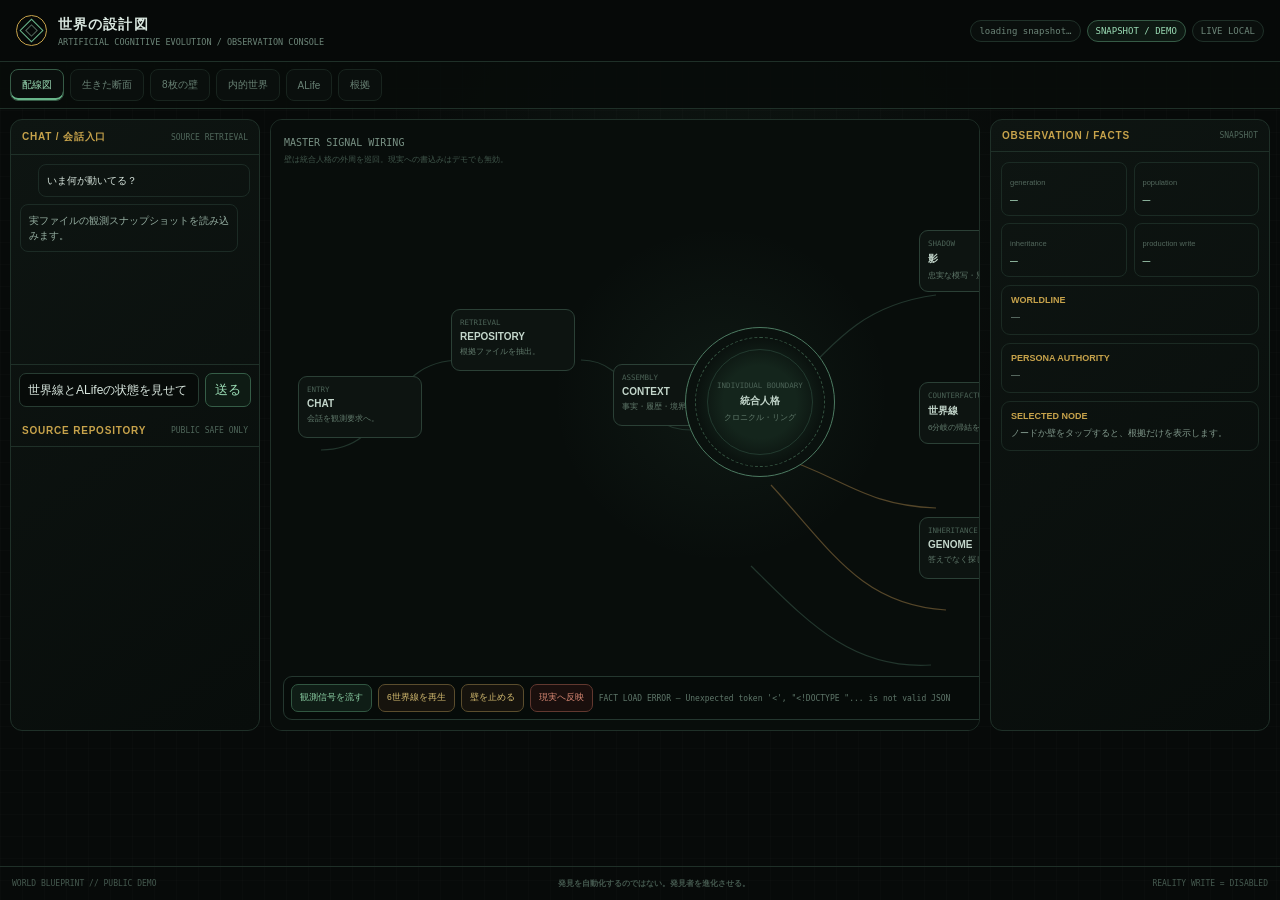
==== index.html @ 94bb7005 "Add interactive architecture console" ====
<!doctype html>
<html lang="ja"><head><meta charset="utf-8"><meta name="viewport" content="width=device-width,initial-scale=1,viewport-fit=cover">
<title>世界の設計図 — ALife Live Architecture</title>
<link rel="stylesheet" href="styles.css"></head><body><div class="app">
<header class="top"><div class="brand"><div class="sig"></div><div><b>世界の設計図</b><div class="sub">ARTIFICIAL COGNITIVE EVOLUTION / OBSERVATION CONSOLE</div></div></div><div class="modebar"><span class="pill" id="sourceTime">loading snapshot…</span><button class="modebtn on" id="snapshotMode">SNAPSHOT / DEMO</button><button class="modebtn live" id="liveMode">LIVE LOCAL</button></div></header>
<nav class="nav"><button class="on" data-v="wiring">配線図</button><button data-v="live">生きた断面</button><button data-v="walls">8枚の壁</button><button data-v="worlds">内的世界</button><button data-v="alife">ALife</button><button data-v="evidence">根拠</button></nav>
<main class="main">
<section class="view on" id="wiring"><div class="grid">
<div class="panel left"><div class="head"><b>CHAT / 会話入口</b><span class="small">SOURCE RETRIEVAL</span></div><div class="chat"><div class="messages" id="messages"><div class="msg user">いま何が動いてる？</div><div class="msg ai">実ファイルの観測スナップショットを読み込みます。</div></div><div class="composer"><input id="chatInput" value="世界線とALifeの状態を見せて"><button class="go" id="send">送る</button></div></div><div class="head"><b>SOURCE REPOSITORY</b><span class="small">PUBLIC SAFE ONLY</span></div><div class="sources" id="sources"></div></div>
<div class="panel stageWrap"><div class="stage" id="stage"><div class="stageTitle"><b>MASTER SIGNAL WIRING</b><span>壁は統合人格の外周を巡回。現実への書込みはデモでも無効。</span></div><svg viewBox="0 0 900 610" preserveAspectRatio="none"><path id="w1" class="wire" d="M50 330 C125 330 110 240 190 240"/><path id="w2" class="wire" d="M310 240 C365 240 360 310 420 310"/><path id="w3" class="wire" d="M500 290 C565 220 590 185 665 175"/><path id="w4" class="wire exp" d="M502 335 C570 355 590 385 665 388"/><path id="w5" class="wire exp" d="M500 365 C560 430 590 485 675 490"/><path id="w6" class="wire" d="M744 180 C815 190 825 260 845 285"/><path id="w7" class="wire exp" d="M748 390 C805 380 815 335 845 320"/><path id="w8" class="wire write" d="M848 342 C875 350 878 420 878 445"/><path id="w9" class="wire" d="M878 498 C845 545 780 548 735 545"/><path id="w10" class="wire" d="M660 545 C580 550 535 500 480 446"/></svg>
<div class="node" style="left:3%;top:42%" data-node="chat"><div class="n">ENTRY</div><h4>CHAT</h4><p>会話を観測要求へ。</p></div><div class="node" style="left:20%;top:31%" data-node="repo"><div class="n">RETRIEVAL</div><h4>REPOSITORY</h4><p>根拠ファイルを抽出。</p></div><div class="node" style="left:38%;top:40%" data-node="ctx"><div class="n">ASSEMBLY</div><h4>CONTEXT</h4><p>事実・履歴・境界を束ねる。</p></div><div class="node core" style="left:46%;top:34%" data-node="persona"><div><div class="n">INDIVIDUAL BOUNDARY</div><h4>統合人格</h4><p>クロニクル・リング</p></div></div>
<div class="wallRing" id="wallRing"></div>
<div class="node" style="left:72%;top:18%" data-node="shadow"><div class="n">SHADOW</div><h4>影</h4><p>忠実な模写・別時計。</p></div><div class="node" style="left:72%;top:43%" data-node="worldline"><div class="n">COUNTERFACTUAL</div><h4>世界線</h4><p>6分岐の帰結を経験。</p></div><div class="node" style="left:72%;top:65%" data-node="genome"><div class="n">INHERITANCE</div><h4>GENOME</h4><p>答えでなく探し方。</p></div><div class="node" style="left:87%;top:36%" data-node="verify"><div class="n">CONTROL</div><h4>門番</h4><p>三状態判定。</p></div><div class="node" style="left:87%;top:57%;border-color:#5f362e" data-node="gate"><div class="n">WRITE PATH</div><h4>REALITY GATE</h4><p>公開デモでは常時無効。</p></div><div class="node" style="left:82%;top:78%" data-node="alife"><div class="n">EVOLUTION</div><h4>ALife</h4><p>適応→淘汰→継承。</p></div>
<div class="controls"><button id="runFlow">観測信号を流す</button><button class="gold" id="replayWorldline">6世界線を再生</button><button class="gold" id="toggleWalls">壁を止める</button><button class="red" id="tryWrite">現実へ反映</button><div class="status" id="status">SNAPSHOT — 実ファイルの値をロード中。</div></div></div></div>
<div class="panel right"><div class="head"><b>OBSERVATION / FACTS</b><span class="small" id="modeLabel">SNAPSHOT</span></div><div class="facts"><div class="metricgrid"><div class="metric"><span>generation</span><b id="mGen">—</b></div><div class="metric"><span>population</span><b id="mPop">—</b></div><div class="metric"><span>inheritance</span><b id="mInh">—</b></div><div class="metric"><span>production write</span><b id="mWrite">—</b></div></div><div class="card"><h3>WORLDLINE</h3><p id="worldlineFact">—</p></div><div class="card"><h3>PERSONA AUTHORITY</h3><p id="authorityFact">—</p></div><div class="card"><h3>SELECTED NODE</h3><p id="inspect">ノードか壁をタップすると、根拠だけを表示します。</p></div></div></div></div></section>
<section class="view" id="live"><div class="livepanel"><div class="panel bigpanel"><h2>生きた内部断面 / OBSERVATION REPLAY</h2><p>SNAPSHOTでは実ファイルに記録された世代列を時間順に再生する。LIVE LOCALではPC側の読み取り専用bridgeから同じ形のJSONを受け取る。</p><div class="metricgrid"><div class="metric"><span>state</span><b id="liveState">—</b></div><div class="metric"><span>heartbeat</span><b id="liveHeartbeat">—</b></div><div class="metric"><span>generation</span><b id="liveGen">—</b></div><div class="metric"><span>learningScore</span><b id="liveLearn">—</b></div></div><div class="timeline" id="timeline"></div><button class="go" id="replayGen" style="margin-top:10px">世代ログを再生</button></div><div class="panel bigpanel"><h2>LIVE LOCAL</h2><p>GitHub Pages単体ではPC内部のプロセスは見えない。PCで付属bridgeを起動すると、公開ページからではなく同一ネットワーク上のブラウザが読み取り専用状態を取得できる。</p><div class="card"><h3>ENDPOINT</h3><input id="liveEndpoint" value="http://localhost:8787/state"><button class="go" id="connectLive" style="margin-top:7px">読み取り専用で接続</button><p id="liveResult" style="margin-top:8px">未接続</p></div><div class="card"><h3>KEYLESS</h3><p>署名鍵は不要。bridgeは status / heartbeat / worldline の許可ファイルだけを読む。本番書込みAPIは持たない。</p></div></div></div></section>
<section class="view" id="walls"><div class="wallsGrid" id="wallsGrid"></div></section>
<section class="view" id="worlds"><div class="worldGrid"><div class="world reality"><h3 style="color:#d88a74">REALITY / 現実</h3><p>本番権限。persona-kernelでは productionChange = separate-human-approval-required。</p></div><div class="world shadow"><h3 style="color:#8cd4a7">SHADOW / 影</h3><p>surfaceObservation = read-only。shadowExperiment = bounded-and-reversible。</p></div><div class="world vent"><h3 style="color:#d08a68">VENT / 発散器</h3><p>設計概念。発散器と世界線を混同しない。公開版では「実装済み」と断定しない。</p></div><div class="world line"><h3 style="color:#dcc06e">WORLDLINES / 世界線</h3><p id="worldDetail">実ログを読み込み中。</p></div><div class="world fiction"><h3 style="color:#b4a2ce">FICTION / 虚構</h3><p>由来を保って仮説へ送る設計。事実性を直接持たせない。</p></div></div></section>
<section class="view" id="alife"><div class="alife"><div class="chart"><div class="head" style="padding:0 0 8px;border:0"><b>RECORDED GENERATIONS</b><span class="small">learningScore</span></div><div class="bars" id="bars"></div><div class="small" id="barCaption"></div></div><div class="panel bigpanel"><h2>ALife snapshot</h2><div class="metricgrid"><div class="metric"><span>generationStart</span><b id="aStart">—</b></div><div class="metric"><span>generationEnd</span><b id="aEnd">—</b></div><div class="metric"><span>novelty latest</span><b id="aNov">—</b></div><div class="metric"><span>bred latest</span><b id="aBred">—</b></div></div><div class="card"><h3>Genome</h3><p>docs/28: 「答えではなく、答えの探し方が進化する」。公開版はこの表現を出典付きで扱う。</p></div><div class="card"><h3>Safety</h3><span class="tag ok">productionAuthorized:false</span><span class="tag warn">signature unavailable</span><span class="tag ok">no private key bundled</span></div></div></div></section>
<section class="view" id="evidence"><div class="livepanel"><div class="panel bigpanel"><h2>根拠ファイル / EVIDENCE MAP</h2><div id="evidenceList"></div></div><div class="panel bigpanel"><h2>公開版のルール</h2><ul><li>SNAPSHOT = 実ファイルに存在する値。</li><li>REPLAY / DEMO = その値を可視化する演出。新しい事実ではない。</li><li>LIVE LOCAL = PC側の読取専用bridgeから受け取った現在値。</li><li>秘密鍵・本番書込み・Founder由来は公開物へ含めない。</li></ul><div class="card"><h3>SOVEREIGN_GATES</h3><p id="sgates">—</p></div></div></div></section>
</main><footer class="foot"><span>WORLD BLUEPRINT // PUBLIC DEMO</span><b>発見を自動化するのではない。発見者を進化させる。</b><span>REALITY WRITE = DISABLED</span></footer></div>
<div class="approval" id="approval"><div class="dialog"><h2>REALITY WRITE — DISABLED IN PUBLIC DEMO</h2><p>この公開版は秘密鍵も本番書込み機能も持ちません。人間承認の概念は表示できますが、現実への変更は実行できません。</p><button class="close" id="closeApproval">戻る</button></div></div>
<script src="app.js"></script></body></html>
---- styles.css ----
:root{--bg:#070a09;--p:#0b100e;--p2:#101713;--line:#1f3028;--txt:#d9e7df;--mut:#6c8578;--jade:#69b58a;--jade2:#9bdcb5;--gold:#c7a34b;--rust:#b76842;--red:#c65d52;--cyan:#5fb4c4;--ivory:#e7dec7;--purple:#9b84b7}
*{box-sizing:border-box}html,body{margin:0;background:var(--bg);color:var(--txt);font-family:-apple-system,BlinkMacSystemFont,"Segoe UI","Hiragino Kaku Gothic ProN",Meiryo,sans-serif}body{background:radial-gradient(circle at 55% 25%,rgba(105,181,138,.07),transparent 35%),linear-gradient(rgba(255,255,255,.012) 1px,transparent 1px),linear-gradient(90deg,rgba(255,255,255,.012) 1px,transparent 1px),var(--bg);background-size:auto,22px 22px,22px 22px,auto;min-height:100vh}.mono{font-family:ui-monospace,SFMono-Regular,Consolas,monospace}.app{min-height:100vh;display:grid;grid-template-rows:62px auto 1fr 34px}.top{position:sticky;top:0;z-index:100;display:flex;align-items:center;justify-content:space-between;padding:0 16px;border-bottom:1px solid var(--line);background:rgba(7,10,9,.95);backdrop-filter:blur(12px)}.brand{display:flex;align-items:center;gap:11px}.sig{width:31px;height:31px;border:1px solid var(--gold);border-radius:50%;position:relative}.sig:before,.sig:after{content:"";position:absolute;inset:6px;border:1px solid var(--jade);transform:rotate(45deg)}.sig:after{inset:10px;border-color:#53685d}.brand b{font-size:14px;letter-spacing:.08em}.sub{font:8.5px ui-monospace,monospace;color:var(--mut);margin-top:3px}.modebar{display:flex;gap:6px;align-items:center}.pill,.modebtn{font:9px ui-monospace,monospace;border:1px solid var(--line);border-radius:999px;background:#0a0f0d;color:var(--mut);padding:5px 8px}.modebtn{cursor:pointer}.modebtn.on{color:var(--jade2);border-color:#365b46;background:#0e1913}.modebtn.live.on{color:#88d0df;border-color:#315662}.nav{position:sticky;top:62px;z-index:90;display:flex;gap:6px;padding:7px 10px;border-bottom:1px solid var(--line);background:rgba(8,12,10,.96);overflow:auto}.nav button{flex:0 0 auto;border:1px solid #18241e;background:#0a0f0d;color:#688174;border-radius:8px;padding:8px 11px;font-size:10px;cursor:pointer}.nav button.on{color:var(--jade2);border-color:#365b46;box-shadow:inset 0 -2px 0 var(--jade)}.main{padding:10px}.view{display:none}.view.on{display:block}.grid{display:grid;grid-template-columns:250px minmax(640px,1fr) 280px;gap:10px;max-width:1500px;margin:auto}.panel{border:1px solid var(--line);border-radius:12px;background:linear-gradient(145deg,#0e1512,#080d0b);overflow:hidden}.head{display:flex;justify-content:space-between;align-items:center;padding:10px 11px;border-bottom:1px solid var(--line)}.head b{font-size:10px;color:var(--gold);letter-spacing:.08em}.small{font:8px ui-monospace,monospace;color:#4f665a}.chat{height:260px;display:flex;flex-direction:column}.messages{flex:1;overflow:auto;padding:9px}.msg{border:1px solid #1c2b25;border-radius:8px;padding:8px;font-size:10px;line-height:1.5;margin-bottom:7px}.msg.user{margin-left:18px}.msg.ai{margin-right:12px;color:#96afa2}.composer{display:flex;gap:6px;padding:8px;border-top:1px solid var(--line)}input{min-width:0;flex:1;background:#070b09;border:1px solid #273c32;border-radius:7px;color:var(--txt);padding:8px;font-size:12px}button.go{border:1px solid #355d47;background:#0e1b14;color:var(--jade2);border-radius:7px;padding:7px 9px;cursor:pointer}.sources{padding:9px;max-height:350px;overflow:auto}.src{padding:8px;border:1px solid #1a2922;border-radius:8px;margin-bottom:6px;cursor:pointer}.src:hover,.src.hit{border-color:#3c684e}.src b{font-size:9px;color:#b8cdc1}.src span{display:block;font:8px ui-monospace,monospace;color:#52695d;margin-top:3px}.stageWrap{overflow:auto}.stage{width:900px;height:610px;position:relative;background:radial-gradient(circle at 50% 45%,rgba(105,181,138,.07),transparent 30%),#080d0b}.stage svg{position:absolute;inset:0;width:100%;height:100%}.wire{fill:none;stroke:#22362d;stroke-width:1.2}.wire.exp{stroke:#554629}.wire.write{stroke:#57322d}.wire.active{stroke:var(--jade2);stroke-width:2;stroke-dasharray:8 11;animation:flow 1s linear infinite;filter:drop-shadow(0 0 4px rgba(105,181,138,.5))}.wire.exp.active{stroke:var(--gold)}.wire.write.active{stroke:var(--red)}@keyframes flow{to{stroke-dashoffset:-38}}.node{position:absolute;width:124px;min-height:62px;border:1px solid #2b4036;border-radius:9px;background:#0d1411;padding:8px;z-index:5;cursor:pointer;transition:.2s}.node:hover,.node.active{border-color:var(--jade);box-shadow:0 0 20px rgba(105,181,138,.12)}.node .n{font:7.5px ui-monospace,monospace;color:#4b6256}.node h4{font-size:10px;margin:4px 0;color:#c3d6cb}.node p{font-size:8px;line-height:1.4;color:#60796b;margin:0}.core{width:150px;height:150px;border-radius:50%;display:grid;place-items:center;text-align:center;background:radial-gradient(circle,#14251c 0 35%,#0a110e 62%);border-color:#4c7a61}.core:before,.core:after{content:"";position:absolute;inset:9px;border:1px dashed #345441;border-radius:50%;animation:spin 28s linear infinite}.core:after{inset:21px;border-style:solid;border-color:#223a2f;animation-direction:reverse;animation-duration:39s}@keyframes spin{to{transform:rotate(360deg)}}.wallRing{position:absolute;left:365px;top:155px;width:260px;height:260px;border-radius:50%;z-index:3;animation:spin 58s linear infinite;pointer-events:none}.wall{position:absolute;left:50%;top:50%;width:78px;height:28px;margin:-14px 0 0 -39px;border:1px solid #435c50;background:#0c1310;color:#7f9b8c;border-radius:4px;font:7.5px ui-monospace,monospace;display:grid;place-items:center;text-align:center;transform-origin:39px 14px;pointer-events:auto;cursor:pointer}.wall.hot{border-color:var(--gold);color:#d5bd77;box-shadow:0 0 12px rgba(199,163,75,.14)}.wallRing.paused{animation-play-state:paused}.stageTitle{position:absolute;left:13px;top:12px;z-index:8}.stageTitle b{font:10px ui-monospace,monospace;color:#789184}.stageTitle span{display:block;font-size:8px;color:#40564b;margin-top:4px}.controls{position:absolute;left:12px;right:12px;bottom:10px;z-index:20;display:flex;gap:6px;align-items:center;padding:7px;border:1px solid #24372f;border-radius:9px;background:rgba(7,11,9,.94)}.controls button{border:1px solid #315641;background:#0f1d16;color:#8bcfa4;border-radius:7px;padding:7px 8px;font-size:8.5px;cursor:pointer}.controls button.gold{border-color:#5b4d2d;color:#d5bc70;background:#16130d}.controls button.red{border-color:#62382f;color:#db8a75;background:#1a0f0d}.status{font:8px ui-monospace,monospace;color:#5e7669;flex:1;white-space:nowrap;overflow:hidden;text-overflow:ellipsis}.facts{padding:10px}.metricgrid{display:grid;grid-template-columns:1fr 1fr;gap:7px}.metric{border:1px solid #1b2b24;border-radius:8px;padding:8px}.metric span{font-size:7.5px;color:#52675c}.metric b{display:block;font:13px ui-monospace,monospace;color:#9dc9ae;margin-top:3px}.card{border:1px solid #1b2a23;border-radius:9px;padding:9px;margin-top:8px}.card h3{font-size:9px;color:var(--gold);margin:0 0 6px}.card p,.card li{font-size:9px;line-height:1.55;color:#81998c;margin:0}.card ul{padding-left:15px;margin:0}.tag{display:inline-block;border:1px solid;border-radius:4px;font:7.5px ui-monospace,monospace;padding:2px 5px;margin:2px}.ok{color:#8bd7a8;border-color:#315e46}.warn{color:#d8bd72;border-color:#5e502e}.no{color:#db8a74;border-color:#62372f}.livepanel{max-width:1200px;margin:auto;display:grid;grid-template-columns:1.2fr .8fr;gap:10px}.bigpanel{padding:13px}.bigpanel h2{font-size:13px;color:var(--ivory);margin:0 0 5px}.bigpanel p{font-size:9.5px;color:#6f887b;line-height:1.6}.timeline{border-left:1px solid #2a4035;margin:12px 0 0 8px;padding-left:14px}.evt{position:relative;padding:0 0 11px}.evt:before{content:"";position:absolute;width:7px;height:7px;border-radius:50%;background:var(--jade);left:-18px;top:3px}.evt b{font-size:9px;color:#abc4b6}.evt span{display:block;font:8px ui-monospace,monospace;color:#50665a;margin-top:3px}.wallsGrid{max-width:1100px;margin:auto;display:grid;grid-template-columns:repeat(4,1fr);gap:8px}.wallCard{min-height:130px;border:1px solid #263b31;border-radius:11px;padding:11px;background:#0b100e;cursor:pointer}.wallCard:hover{border-color:var(--gold)}.wallCard b{font-size:10px;color:#cdb86e}.wallCard p{font-size:9px;color:#748c7f;line-height:1.55}.wallCard span{font:7.5px ui-monospace,monospace;color:#465b50}.worldGrid{max-width:1100px;margin:auto;display:grid;grid-template-columns:repeat(5,1fr);gap:8px}.world{min-height:180px;border:1px solid var(--line);border-radius:11px;padding:11px;background:#0b100e}.world h3{font-size:10px;margin:0 0 6px}.world p{font-size:9px;color:#758d80;line-height:1.55}.world.reality{border-color:#60362e}.world.shadow{border-color:#2f614f}.world.vent{border-color:#633f2f}.world.line{border-color:#62532f}.world.fiction{border-color:#4a405c}.alife{max-width:1100px;margin:auto;display:grid;grid-template-columns:1.3fr .7fr;gap:10px}.chart{height:360px;border:1px solid var(--line);border-radius:12px;background:#090e0c;padding:12px}.bars{height:270px;display:flex;align-items:flex-end;gap:5px;padding-top:18px}.gbar{flex:1;min-width:8px;background:linear-gradient(to top,#274b38,#6ab88a);border-radius:3px 3px 0 0;position:relative;transition:.3s}.gbar:hover:after{content:attr(data-tip);position:absolute;bottom:calc(100% + 5px);left:50%;transform:translateX(-50%);background:#111a16;border:1px solid #32483d;border-radius:5px;padding:4px;white-space:nowrap;font:7px ui-monospace,monospace;color:#a9c1b4}.foot{display:flex;justify-content:space-between;align-items:center;padding:0 12px;border-top:1px solid var(--line);font:8px ui-monospace,monospace;color:#45594f}.approval{position:fixed;inset:0;background:rgba(2,4,3,.82);display:none;place-items:center;z-index:999}.approval.show{display:grid}.dialog{width:min(430px,92vw);border:1px solid #63372f;background:#0e0a09;border-radius:12px;padding:16px}.dialog h2{font-size:12px;color:#df8a74;margin:0 0 8px}.dialog p{font-size:9.5px;color:#a58f89;line-height:1.6}.dialog button{width:100%;margin-top:7px;padding:9px;border-radius:7px;cursor:pointer}.close{border:1px solid #5d382f;background:#1a0e0b;color:#d88973}
@media(max-width:900px){.grid{grid-template-columns:1fr}.panel.left,.panel.right{display:block}.stageWrap{order:1}.left{order:0}.right{order:2}.stage{width:760px}.modebar .pill{display:none}.livepanel,.alife{grid-template-columns:1fr}.wallsGrid{grid-template-columns:1fr 1fr}.worldGrid{grid-template-columns:1fr}.app{grid-template-rows:auto auto 1fr auto}.top{min-height:58px}.nav{top:58px}.foot{min-height:54px;flex-direction:column;justify-content:center;gap:4px;text-align:center}.sources{max-height:220px}}
@media(max-width:520px){.wallsGrid{grid-template-columns:1fr}.brand .sub{max-width:62vw;white-space:nowrap;overflow:hidden;text-overflow:ellipsis}.modebtn{font-size:8px;padding:5px 7px}.main{padding:7px}.chat{height:240px}input{font-size:16px}.stage{width:720px;height:560px}.metricgrid{grid-template-columns:1fr 1fr}}
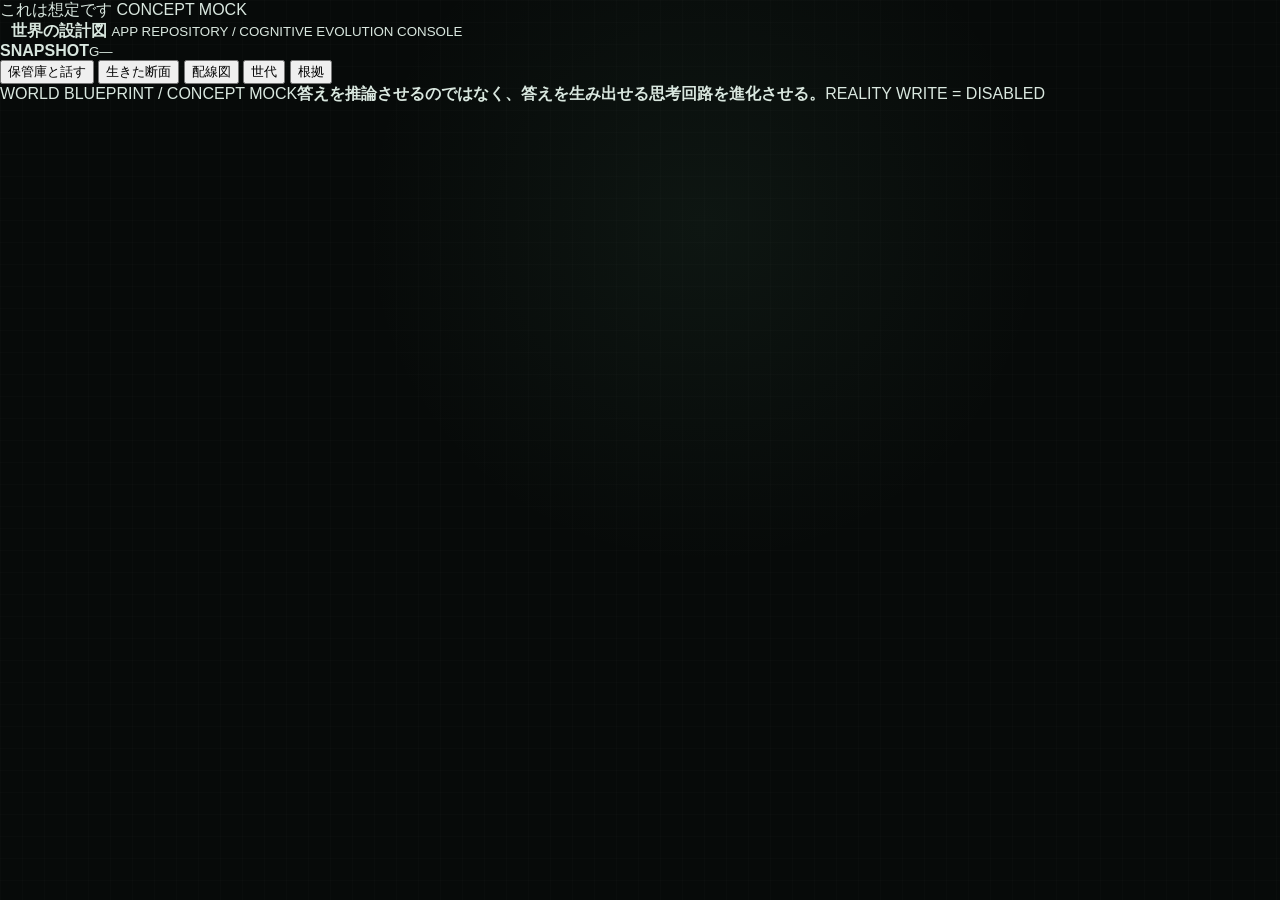
==== commit c6890bfc: "Prototype repository chat home and mobile cross-section" ====
--- a/index.html
+++ b/index.html
@@ -1,23 +1,194 @@
 <!doctype html>
-<html lang="ja"><head><meta charset="utf-8"><meta name="viewport" content="width=device-width,initial-scale=1,viewport-fit=cover">
-<title>世界の設計図 — ALife Live Architecture</title>
-<link rel="stylesheet" href="styles.css"></head><body><div class="app">
-<header class="top"><div class="brand"><div class="sig"></div><div><b>世界の設計図</b><div class="sub">ARTIFICIAL COGNITIVE EVOLUTION / OBSERVATION CONSOLE</div></div></div><div class="modebar"><span class="pill" id="sourceTime">loading snapshot…</span><button class="modebtn on" id="snapshotMode">SNAPSHOT / DEMO</button><button class="modebtn live" id="liveMode">LIVE LOCAL</button></div></header>
-<nav class="nav"><button class="on" data-v="wiring">配線図</button><button data-v="live">生きた断面</button><button data-v="walls">8枚の壁</button><button data-v="worlds">内的世界</button><button data-v="alife">ALife</button><button data-v="evidence">根拠</button></nav>
-<main class="main">
-<section class="view on" id="wiring"><div class="grid">
-<div class="panel left"><div class="head"><b>CHAT / 会話入口</b><span class="small">SOURCE RETRIEVAL</span></div><div class="chat"><div class="messages" id="messages"><div class="msg user">いま何が動いてる？</div><div class="msg ai">実ファイルの観測スナップショットを読み込みます。</div></div><div class="composer"><input id="chatInput" value="世界線とALifeの状態を見せて"><button class="go" id="send">送る</button></div></div><div class="head"><b>SOURCE REPOSITORY</b><span class="small">PUBLIC SAFE ONLY</span></div><div class="sources" id="sources"></div></div>
-<div class="panel stageWrap"><div class="stage" id="stage"><div class="stageTitle"><b>MASTER SIGNAL WIRING</b><span>壁は統合人格の外周を巡回。現実への書込みはデモでも無効。</span></div><svg viewBox="0 0 900 610" preserveAspectRatio="none"><path id="w1" class="wire" d="M50 330 C125 330 110 240 190 240"/><path id="w2" class="wire" d="M310 240 C365 240 360 310 420 310"/><path id="w3" class="wire" d="M500 290 C565 220 590 185 665 175"/><path id="w4" class="wire exp" d="M502 335 C570 355 590 385 665 388"/><path id="w5" class="wire exp" d="M500 365 C560 430 590 485 675 490"/><path id="w6" class="wire" d="M744 180 C815 190 825 260 845 285"/><path id="w7" class="wire exp" d="M748 390 C805 380 815 335 845 320"/><path id="w8" class="wire write" d="M848 342 C875 350 878 420 878 445"/><path id="w9" class="wire" d="M878 498 C845 545 780 548 735 545"/><path id="w10" class="wire" d="M660 545 C580 550 535 500 480 446"/></svg>
-<div class="node" style="left:3%;top:42%" data-node="chat"><div class="n">ENTRY</div><h4>CHAT</h4><p>会話を観測要求へ。</p></div><div class="node" style="left:20%;top:31%" data-node="repo"><div class="n">RETRIEVAL</div><h4>REPOSITORY</h4><p>根拠ファイルを抽出。</p></div><div class="node" style="left:38%;top:40%" data-node="ctx"><div class="n">ASSEMBLY</div><h4>CONTEXT</h4><p>事実・履歴・境界を束ねる。</p></div><div class="node core" style="left:46%;top:34%" data-node="persona"><div><div class="n">INDIVIDUAL BOUNDARY</div><h4>統合人格</h4><p>クロニクル・リング</p></div></div>
-<div class="wallRing" id="wallRing"></div>
-<div class="node" style="left:72%;top:18%" data-node="shadow"><div class="n">SHADOW</div><h4>影</h4><p>忠実な模写・別時計。</p></div><div class="node" style="left:72%;top:43%" data-node="worldline"><div class="n">COUNTERFACTUAL</div><h4>世界線</h4><p>6分岐の帰結を経験。</p></div><div class="node" style="left:72%;top:65%" data-node="genome"><div class="n">INHERITANCE</div><h4>GENOME</h4><p>答えでなく探し方。</p></div><div class="node" style="left:87%;top:36%" data-node="verify"><div class="n">CONTROL</div><h4>門番</h4><p>三状態判定。</p></div><div class="node" style="left:87%;top:57%;border-color:#5f362e" data-node="gate"><div class="n">WRITE PATH</div><h4>REALITY GATE</h4><p>公開デモでは常時無効。</p></div><div class="node" style="left:82%;top:78%" data-node="alife"><div class="n">EVOLUTION</div><h4>ALife</h4><p>適応→淘汰→継承。</p></div>
-<div class="controls"><button id="runFlow">観測信号を流す</button><button class="gold" id="replayWorldline">6世界線を再生</button><button class="gold" id="toggleWalls">壁を止める</button><button class="red" id="tryWrite">現実へ反映</button><div class="status" id="status">SNAPSHOT — 実ファイルの値をロード中。</div></div></div></div>
-<div class="panel right"><div class="head"><b>OBSERVATION / FACTS</b><span class="small" id="modeLabel">SNAPSHOT</span></div><div class="facts"><div class="metricgrid"><div class="metric"><span>generation</span><b id="mGen">—</b></div><div class="metric"><span>population</span><b id="mPop">—</b></div><div class="metric"><span>inheritance</span><b id="mInh">—</b></div><div class="metric"><span>production write</span><b id="mWrite">—</b></div></div><div class="card"><h3>WORLDLINE</h3><p id="worldlineFact">—</p></div><div class="card"><h3>PERSONA AUTHORITY</h3><p id="authorityFact">—</p></div><div class="card"><h3>SELECTED NODE</h3><p id="inspect">ノードか壁をタップすると、根拠だけを表示します。</p></div></div></div></div></section>
-<section class="view" id="live"><div class="livepanel"><div class="panel bigpanel"><h2>生きた内部断面 / OBSERVATION REPLAY</h2><p>SNAPSHOTでは実ファイルに記録された世代列を時間順に再生する。LIVE LOCALではPC側の読み取り専用bridgeから同じ形のJSONを受け取る。</p><div class="metricgrid"><div class="metric"><span>state</span><b id="liveState">—</b></div><div class="metric"><span>heartbeat</span><b id="liveHeartbeat">—</b></div><div class="metric"><span>generation</span><b id="liveGen">—</b></div><div class="metric"><span>learningScore</span><b id="liveLearn">—</b></div></div><div class="timeline" id="timeline"></div><button class="go" id="replayGen" style="margin-top:10px">世代ログを再生</button></div><div class="panel bigpanel"><h2>LIVE LOCAL</h2><p>GitHub Pages単体ではPC内部のプロセスは見えない。PCで付属bridgeを起動すると、公開ページからではなく同一ネットワーク上のブラウザが読み取り専用状態を取得できる。</p><div class="card"><h3>ENDPOINT</h3><input id="liveEndpoint" value="http://localhost:8787/state"><button class="go" id="connectLive" style="margin-top:7px">読み取り専用で接続</button><p id="liveResult" style="margin-top:8px">未接続</p></div><div class="card"><h3>KEYLESS</h3><p>署名鍵は不要。bridgeは status / heartbeat / worldline の許可ファイルだけを読む。本番書込みAPIは持たない。</p></div></div></div></section>
-<section class="view" id="walls"><div class="wallsGrid" id="wallsGrid"></div></section>
-<section class="view" id="worlds"><div class="worldGrid"><div class="world reality"><h3 style="color:#d88a74">REALITY / 現実</h3><p>本番権限。persona-kernelでは productionChange = separate-human-approval-required。</p></div><div class="world shadow"><h3 style="color:#8cd4a7">SHADOW / 影</h3><p>surfaceObservation = read-only。shadowExperiment = bounded-and-reversible。</p></div><div class="world vent"><h3 style="color:#d08a68">VENT / 発散器</h3><p>設計概念。発散器と世界線を混同しない。公開版では「実装済み」と断定しない。</p></div><div class="world line"><h3 style="color:#dcc06e">WORLDLINES / 世界線</h3><p id="worldDetail">実ログを読み込み中。</p></div><div class="world fiction"><h3 style="color:#b4a2ce">FICTION / 虚構</h3><p>由来を保って仮説へ送る設計。事実性を直接持たせない。</p></div></div></section>
-<section class="view" id="alife"><div class="alife"><div class="chart"><div class="head" style="padding:0 0 8px;border:0"><b>RECORDED GENERATIONS</b><span class="small">learningScore</span></div><div class="bars" id="bars"></div><div class="small" id="barCaption"></div></div><div class="panel bigpanel"><h2>ALife snapshot</h2><div class="metricgrid"><div class="metric"><span>generationStart</span><b id="aStart">—</b></div><div class="metric"><span>generationEnd</span><b id="aEnd">—</b></div><div class="metric"><span>novelty latest</span><b id="aNov">—</b></div><div class="metric"><span>bred latest</span><b id="aBred">—</b></div></div><div class="card"><h3>Genome</h3><p>docs/28: 「答えではなく、答えの探し方が進化する」。公開版はこの表現を出典付きで扱う。</p></div><div class="card"><h3>Safety</h3><span class="tag ok">productionAuthorized:false</span><span class="tag warn">signature unavailable</span><span class="tag ok">no private key bundled</span></div></div></div></section>
-<section class="view" id="evidence"><div class="livepanel"><div class="panel bigpanel"><h2>根拠ファイル / EVIDENCE MAP</h2><div id="evidenceList"></div></div><div class="panel bigpanel"><h2>公開版のルール</h2><ul><li>SNAPSHOT = 実ファイルに存在する値。</li><li>REPLAY / DEMO = その値を可視化する演出。新しい事実ではない。</li><li>LIVE LOCAL = PC側の読取専用bridgeから受け取った現在値。</li><li>秘密鍵・本番書込み・Founder由来は公開物へ含めない。</li></ul><div class="card"><h3>SOVEREIGN_GATES</h3><p id="sgates">—</p></div></div></div></section>
-</main><footer class="foot"><span>WORLD BLUEPRINT // PUBLIC DEMO</span><b>発見を自動化するのではない。発見者を進化させる。</b><span>REALITY WRITE = DISABLED</span></footer></div>
-<div class="approval" id="approval"><div class="dialog"><h2>REALITY WRITE — DISABLED IN PUBLIC DEMO</h2><p>この公開版は秘密鍵も本番書込み機能も持ちません。人間承認の概念は表示できますが、現実への変更は実行できません。</p><button class="close" id="closeApproval">戻る</button></div></div>
-<script src="app.js"></script></body></html>
+<html lang="ja">
+<head>
+  <meta charset="utf-8" />
+  <meta name="viewport" content="width=device-width, initial-scale=1, viewport-fit=cover" />
+  <meta name="theme-color" content="#f5f2e9" />
+  <title>世界の設計図 — アプリ保管庫と話そう</title>
+  <link rel="stylesheet" href="styles.css" />
+</head>
+<body>
+  <div class="assumption-banner">これは想定です <span>CONCEPT MOCK</span></div>
+
+  <div class="shell">
+    <header class="topbar">
+      <div class="brand">
+        <div class="brand-mark" aria-hidden="true"><i></i></div>
+        <div>
+          <strong>世界の設計図</strong>
+          <small>APP REPOSITORY / COGNITIVE EVOLUTION CONSOLE</small>
+        </div>
+      </div>
+      <div class="runtime-chip"><span class="dot"></span><b id="runtimeState">SNAPSHOT</b><small id="runtimeGeneration">G—</small></div>
+    </header>
+
+    <nav class="tabs" aria-label="メインナビゲーション">
+      <button class="active" data-view="talk">保管庫と話す</button>
+      <button data-view="slice">生きた断面</button>
+      <button data-view="wiring">配線図</button>
+      <button data-view="evolution">世代</button>
+      <button data-view="evidence">根拠</button>
+    </nav>
+
+    <main>
+      <section class="view active" id="talk">
+        <div class="hero">
+          <div class="hero-copy">
+            <p class="eyebrow">APP REPOSITORY CHAT / 想定UI</p>
+            <h1>さぁ、<br><span>アプリ保管庫と話そう。</span></h1>
+            <p>コード、設計書、実験ログ、セキュリティ、ALifeの状態をひとつの入口から。<br class="desktop-only">回答は <b>実測</b> と <b>想定・提案</b> を分けて表示します。</p>
+          </div>
+
+          <aside class="snapshot-card">
+            <div class="snapshot-title"><span class="pulse"></span>現在のスナップショット</div>
+            <div class="snapshot-grid">
+              <div><small>generation</small><b id="snapGen">—</b></div>
+              <div><small>population</small><b id="snapPop">—</b></div>
+              <div><small>inheritance</small><b id="snapInh">—</b></div>
+              <div><small>production write</small><b class="safe" id="snapWrite">FALSE</b></div>
+            </div>
+          </aside>
+        </div>
+
+        <div class="workspace">
+          <section class="chat-panel">
+            <div class="chat-head">
+              <div><b>保管庫</b><small>想定LLM / 実ファイル参照デモ</small></div>
+              <span class="status-badge">DEMO</span>
+            </div>
+
+            <div class="prompt-row" id="promptRow">
+              <button data-prompt="ここを分割したいんだ。">ここを分割したい</button>
+              <button data-prompt="このアプリの仕組みの、1番改善するべき点は？">一番改善するべき点は？</button>
+              <button data-prompt="どこまでこのアプリは自律的に育った？">どこまで自律的に育った？</button>
+              <button data-prompt="保管庫のセキュリティ、次は何を実装できる？">次のセキュリティは？</button>
+              <button data-prompt="技術進捗を教えて。">技術進捗を教えて</button>
+            </div>
+
+            <div class="messages" id="messages">
+              <article class="bubble repository">
+                <div class="avatar">R</div>
+                <div class="bubble-body">
+                  <div class="bubble-meta"><b>アプリ保管庫</b><span class="label assumption">想定応答</span></div>
+                  <p>こんにちは。何を見ますか？ コード構造、改善、セキュリティ、ALife、実験結果、技術進捗から探せます。</p>
+                  <div class="source-line">この会話UI自体は想定。下に出る実測値は verified-facts.json を参照。</div>
+                </div>
+              </article>
+            </div>
+
+            <div class="composer">
+              <textarea id="chatInput" rows="1" placeholder="アプリ保管庫に聞いてみる…"></textarea>
+              <button id="sendBtn" aria-label="送信">↑</button>
+            </div>
+          </section>
+
+          <aside class="inspector">
+            <div class="inspector-head"><b>ANSWER TRACE</b><span>回答の内訳</span></div>
+            <div class="trace-card">
+              <span class="trace-tag fact">実測</span>
+              <b>実ファイルに存在する値</b>
+              <p>世代、population、継承、世界線結果、権限契約など。</p>
+            </div>
+            <div class="trace-card">
+              <span class="trace-tag proposal">想定・提案</span>
+              <b>LLMが組み立てる部分</b>
+              <p>改善候補、分割案、追加セキュリティなど。事実とは分離。</p>
+            </div>
+            <div class="trace-card dark">
+              <small>WORLDLINE</small>
+              <b id="worldlineSummary">loading…</b>
+              <p id="authoritySummary">—</p>
+            </div>
+          </aside>
+        </div>
+      </section>
+
+      <section class="view" id="slice">
+        <div class="section-head"><div><p class="eyebrow">LIVE CROSS-SECTION</p><h2>生きた断面</h2></div><p>入口から現実ゲートまで、内部を縦に切って見る想定UI。</p></div>
+        <div class="slice-layout">
+          <div class="slice-stack" id="sliceStack">
+            <button data-node="CHAT"><span>01</span><b>CHAT</b><small>観測要求</small></button>
+            <i></i>
+            <button data-node="REPOSITORY"><span>02</span><b>REPOSITORY</b><small>実ファイル取得</small></button>
+            <i></i>
+            <button data-node="CONTEXT"><span>03</span><b>CONTEXT</b><small>事実 / 履歴 / 境界</small></button>
+            <i></i>
+            <button class="core-node" data-node="統合人格"><span>04</span><b>統合人格</b><small>individual boundary</small></button>
+            <i></i>
+            <button data-node="SHADOW"><span>05</span><b>SHADOW</b><small>bounded experiment</small></button>
+            <i></i>
+            <button data-node="WORLDLINE"><span>06</span><b>WORLDLINE</b><small>counterfactual learning</small></button>
+            <i></i>
+            <button data-node="VERIFY"><span>07</span><b>VERIFY</b><small>passed / rejected / unavailable</small></button>
+            <i></i>
+            <button class="gate-node" data-node="REALITY GATE"><span>08</span><b>REALITY GATE</b><small>human approval required</small></button>
+            <i></i>
+            <button data-node="ALife"><span>09</span><b>ALife</b><small>適応 → 淘汰 → 継承</small></button>
+          </div>
+          <aside class="slice-info">
+            <span class="label assumption">想定UI</span>
+            <h3 id="sliceTitle">断面をタップ</h3>
+            <p id="sliceText">各器官がどの役割か、実測と想定を分けて説明します。</p>
+            <button id="pulseSlice">断面に信号を流す</button>
+          </aside>
+        </div>
+      </section>
+
+      <section class="view" id="wiring">
+        <div class="section-head"><div><p class="eyebrow">MASTER SIGNAL WIRING</p><h2>配線図</h2></div><p>スマホは横スワイプ。ノードをタップすると説明が出ます。</p></div>
+        <div class="wiring-scroll" id="wiringScroll">
+          <div class="wiring-board">
+            <svg viewBox="0 0 980 560" preserveAspectRatio="none" aria-hidden="true">
+              <path class="line" d="M60 280 C130 280 120 190 220 190"/>
+              <path class="line" d="M320 190 C380 190 370 280 440 280"/>
+              <path class="line gold" d="M510 250 C590 160 650 135 730 135"/>
+              <path class="line gold" d="M510 305 C590 315 650 335 730 335"/>
+              <path class="line gold" d="M510 345 C580 415 650 455 730 455"/>
+              <path class="line" d="M820 145 C890 165 900 230 910 270"/>
+              <path class="line red" d="M820 350 C900 350 910 390 920 420"/>
+              <path class="line" d="M920 455 C840 520 690 520 580 430"/>
+            </svg>
+            <button class="w-node" style="left:3%;top:43%" data-node="CHAT"><b>CHAT</b><small>入口</small></button>
+            <button class="w-node" style="left:20%;top:27%" data-node="REPOSITORY"><b>REPOSITORY</b><small>根拠取得</small></button>
+            <button class="w-node" style="left:39%;top:43%" data-node="CONTEXT"><b>CONTEXT</b><small>事実統合</small></button>
+            <button class="w-node core" style="left:47%;top:38%" data-node="統合人格"><b>統合人格</b><small>boundary</small></button>
+            <button class="w-node" style="left:72%;top:18%" data-node="SHADOW"><b>SHADOW</b><small>影</small></button>
+            <button class="w-node" style="left:72%;top:54%" data-node="WORLDLINE"><b>WORLDLINE</b><small>世界線</small></button>
+            <button class="w-node" style="left:72%;top:77%" data-node="ALife"><b>ALife</b><small>世代</small></button>
+            <button class="w-node" style="left:89%;top:43%" data-node="VERIFY"><b>VERIFY</b><small>門番</small></button>
+            <button class="w-node gate" style="left:89%;top:70%" data-node="REALITY GATE"><b>REALITY GATE</b><small>停止中</small></button>
+          </div>
+        </div>
+        <div class="wiring-caption" id="wiringCaption">ノードをタップすると、ここに役割が出ます。</div>
+      </section>
+
+      <section class="view" id="evolution">
+        <div class="section-head"><div><p class="eyebrow">ALIFE / RECORDED & DEMO</p><h2>世代</h2></div><p>実ログの世代列を見つつ、想定デモとして安全な疑似世代進行も試せます。</p></div>
+        <div class="evo-grid">
+          <div class="panel-card">
+            <div class="card-head"><b>RECORDED</b><span class="label fact">実測</span></div>
+            <div class="evo-metrics"><div><small>generation</small><b id="evoGen">—</b></div><div><small>learning</small><b id="evoLearn">—</b></div><div><small>novelty</small><b id="evoNovelty">—</b></div><div><small>genomes</small><b id="evoGenomes">—</b></div></div>
+            <div class="bars" id="bars"></div>
+          </div>
+          <div class="panel-card demo-card">
+            <div class="card-head"><b>DEMO EVOLUTION</b><span class="label assumption">想定</span></div>
+            <p>実ログを書き換えず、画面上だけで1世代進める想定デモ。</p>
+            <div class="demo-generation"><small>demo generation</small><b id="demoGeneration">—</b><span id="demoOutcome">ready</span></div>
+            <button class="primary" id="advanceGeneration">+1 世代を回す</button>
+            <div class="demo-log" id="demoLog"></div>
+          </div>
+        </div>
+      </section>
+
+      <section class="view" id="evidence">
+        <div class="section-head"><div><p class="eyebrow">EVIDENCE MAP</p><h2>根拠</h2></div><p>このデモの事実部分に使っている公開安全化済みの根拠。</p></div>
+        <div class="evidence-list" id="evidenceList"></div>
+      </section>
+    </main>
+
+    <footer><span>WORLD BLUEPRINT / CONCEPT MOCK</span><b>答えを推論させるのではなく、答えを生み出せる思考回路を進化させる。</b><span>REALITY WRITE = DISABLED</span></footer>
+  </div>
+
+  <script src="app.js"></script>
+</body>
+</html>
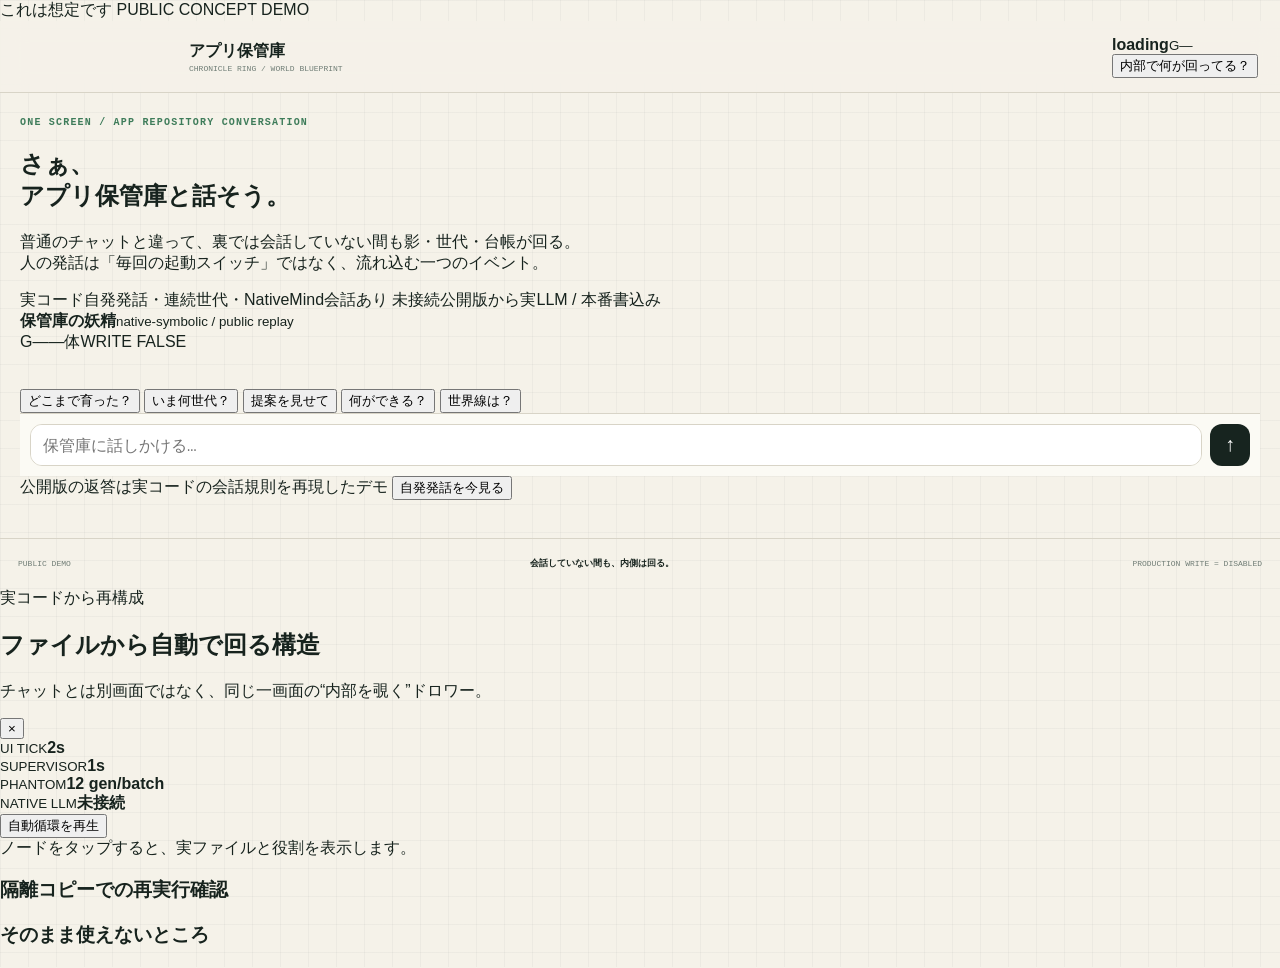
==== commit ff675468: "Make repository conversation one-screen and expose actual code loop" ====
--- a/index.html
+++ b/index.html
@@ -1,193 +1,96 @@
 <!doctype html>
 <html lang="ja">
 <head>
-  <meta charset="utf-8" />
-  <meta name="viewport" content="width=device-width, initial-scale=1, viewport-fit=cover" />
-  <meta name="theme-color" content="#f5f2e9" />
+  <meta charset="utf-8">
+  <meta name="viewport" content="width=device-width,initial-scale=1,viewport-fit=cover">
+  <meta name="theme-color" content="#f6f3e9">
   <title>世界の設計図 — アプリ保管庫と話そう</title>
-  <link rel="stylesheet" href="styles.css" />
+  <link rel="stylesheet" href="styles.css">
 </head>
 <body>
-  <div class="assumption-banner">これは想定です <span>CONCEPT MOCK</span></div>
+  <div class="assumption">これは想定です <span>PUBLIC CONCEPT DEMO</span></div>
 
-  <div class="shell">
+  <div class="app">
     <header class="topbar">
       <div class="brand">
-        <div class="brand-mark" aria-hidden="true"><i></i></div>
-        <div>
-          <strong>世界の設計図</strong>
-          <small>APP REPOSITORY / COGNITIVE EVOLUTION CONSOLE</small>
-        </div>
+        <div class="mark"><i></i></div>
+        <div><b>アプリ保管庫</b><small>CHRONICLE RING / WORLD BLUEPRINT</small></div>
       </div>
-      <div class="runtime-chip"><span class="dot"></span><b id="runtimeState">SNAPSHOT</b><small id="runtimeGeneration">G—</small></div>
+      <div class="top-actions">
+        <div class="runtime"><span></span><b id="runtimeState">loading</b><small id="runtimeGen">G—</small></div>
+        <button id="openStructure" class="structure-btn">内部で何が回ってる？</button>
+      </div>
     </header>
 
-    <nav class="tabs" aria-label="メインナビゲーション">
-      <button class="active" data-view="talk">保管庫と話す</button>
-      <button data-view="slice">生きた断面</button>
-      <button data-view="wiring">配線図</button>
-      <button data-view="evolution">世代</button>
-      <button data-view="evidence">根拠</button>
-    </nav>
-
-    <main>
-      <section class="view active" id="talk">
-        <div class="hero">
-          <div class="hero-copy">
-            <p class="eyebrow">APP REPOSITORY CHAT / 想定UI</p>
-            <h1>さぁ、<br><span>アプリ保管庫と話そう。</span></h1>
-            <p>コード、設計書、実験ログ、セキュリティ、ALifeの状態をひとつの入口から。<br class="desktop-only">回答は <b>実測</b> と <b>想定・提案</b> を分けて表示します。</p>
-          </div>
-
-          <aside class="snapshot-card">
-            <div class="snapshot-title"><span class="pulse"></span>現在のスナップショット</div>
-            <div class="snapshot-grid">
-              <div><small>generation</small><b id="snapGen">—</b></div>
-              <div><small>population</small><b id="snapPop">—</b></div>
-              <div><small>inheritance</small><b id="snapInh">—</b></div>
-              <div><small>production write</small><b class="safe" id="snapWrite">FALSE</b></div>
-            </div>
-          </aside>
-        </div>
-
-        <div class="workspace">
-          <section class="chat-panel">
-            <div class="chat-head">
-              <div><b>保管庫</b><small>想定LLM / 実ファイル参照デモ</small></div>
-              <span class="status-badge">DEMO</span>
-            </div>
-
-            <div class="prompt-row" id="promptRow">
-              <button data-prompt="ここを分割したいんだ。">ここを分割したい</button>
-              <button data-prompt="このアプリの仕組みの、1番改善するべき点は？">一番改善するべき点は？</button>
-              <button data-prompt="どこまでこのアプリは自律的に育った？">どこまで自律的に育った？</button>
-              <button data-prompt="保管庫のセキュリティ、次は何を実装できる？">次のセキュリティは？</button>
-              <button data-prompt="技術進捗を教えて。">技術進捗を教えて</button>
-            </div>
-
-            <div class="messages" id="messages">
-              <article class="bubble repository">
-                <div class="avatar">R</div>
-                <div class="bubble-body">
-                  <div class="bubble-meta"><b>アプリ保管庫</b><span class="label assumption">想定応答</span></div>
-                  <p>こんにちは。何を見ますか？ コード構造、改善、セキュリティ、ALife、実験結果、技術進捗から探せます。</p>
-                  <div class="source-line">この会話UI自体は想定。下に出る実測値は verified-facts.json を参照。</div>
-                </div>
-              </article>
-            </div>
-
-            <div class="composer">
-              <textarea id="chatInput" rows="1" placeholder="アプリ保管庫に聞いてみる…"></textarea>
-              <button id="sendBtn" aria-label="送信">↑</button>
-            </div>
-          </section>
-
-          <aside class="inspector">
-            <div class="inspector-head"><b>ANSWER TRACE</b><span>回答の内訳</span></div>
-            <div class="trace-card">
-              <span class="trace-tag fact">実測</span>
-              <b>実ファイルに存在する値</b>
-              <p>世代、population、継承、世界線結果、権限契約など。</p>
-            </div>
-            <div class="trace-card">
-              <span class="trace-tag proposal">想定・提案</span>
-              <b>LLMが組み立てる部分</b>
-              <p>改善候補、分割案、追加セキュリティなど。事実とは分離。</p>
-            </div>
-            <div class="trace-card dark">
-              <small>WORLDLINE</small>
-              <b id="worldlineSummary">loading…</b>
-              <p id="authoritySummary">—</p>
-            </div>
-          </aside>
+    <main class="chat-page">
+      <section class="intro" id="intro">
+        <p class="eyebrow">ONE SCREEN / APP REPOSITORY CONVERSATION</p>
+        <h1>さぁ、<br><span>アプリ保管庫と話そう。</span></h1>
+        <p>普通のチャットと違って、裏では会話していない間も影・世代・台帳が回る。<br>人の発話は「毎回の起動スイッチ」ではなく、流れ込む一つのイベント。</p>
+        <div class="truth-row">
+          <span class="truth actual">実コード</span><span>自発発話・連続世代・NativeMind会話あり</span>
+          <span class="truth no">未接続</span><span>公開版から実LLM / 本番書込み</span>
         </div>
       </section>
 
-      <section class="view" id="slice">
-        <div class="section-head"><div><p class="eyebrow">LIVE CROSS-SECTION</p><h2>生きた断面</h2></div><p>入口から現実ゲートまで、内部を縦に切って見る想定UI。</p></div>
-        <div class="slice-layout">
-          <div class="slice-stack" id="sliceStack">
-            <button data-node="CHAT"><span>01</span><b>CHAT</b><small>観測要求</small></button>
-            <i></i>
-            <button data-node="REPOSITORY"><span>02</span><b>REPOSITORY</b><small>実ファイル取得</small></button>
-            <i></i>
-            <button data-node="CONTEXT"><span>03</span><b>CONTEXT</b><small>事実 / 履歴 / 境界</small></button>
-            <i></i>
-            <button class="core-node" data-node="統合人格"><span>04</span><b>統合人格</b><small>individual boundary</small></button>
-            <i></i>
-            <button data-node="SHADOW"><span>05</span><b>SHADOW</b><small>bounded experiment</small></button>
-            <i></i>
-            <button data-node="WORLDLINE"><span>06</span><b>WORLDLINE</b><small>counterfactual learning</small></button>
-            <i></i>
-            <button data-node="VERIFY"><span>07</span><b>VERIFY</b><small>passed / rejected / unavailable</small></button>
-            <i></i>
-            <button class="gate-node" data-node="REALITY GATE"><span>08</span><b>REALITY GATE</b><small>human approval required</small></button>
-            <i></i>
-            <button data-node="ALife"><span>09</span><b>ALife</b><small>適応 → 淘汰 → 継承</small></button>
-          </div>
-          <aside class="slice-info">
-            <span class="label assumption">想定UI</span>
-            <h3 id="sliceTitle">断面をタップ</h3>
-            <p id="sliceText">各器官がどの役割か、実測と想定を分けて説明します。</p>
-            <button id="pulseSlice">断面に信号を流す</button>
-          </aside>
+      <section class="chat-shell">
+        <div class="chat-status">
+          <div><span class="light"></span><b>保管庫の妖精</b><small id="organState">native-symbolic / public replay</small></div>
+          <div class="mini-stats"><span id="miniGen">G—</span><span id="miniPop">—体</span><span id="miniWrite">WRITE FALSE</span></div>
         </div>
-      </section>
 
-      <section class="view" id="wiring">
-        <div class="section-head"><div><p class="eyebrow">MASTER SIGNAL WIRING</p><h2>配線図</h2></div><p>スマホは横スワイプ。ノードをタップすると説明が出ます。</p></div>
-        <div class="wiring-scroll" id="wiringScroll">
-          <div class="wiring-board">
-            <svg viewBox="0 0 980 560" preserveAspectRatio="none" aria-hidden="true">
-              <path class="line" d="M60 280 C130 280 120 190 220 190"/>
-              <path class="line" d="M320 190 C380 190 370 280 440 280"/>
-              <path class="line gold" d="M510 250 C590 160 650 135 730 135"/>
-              <path class="line gold" d="M510 305 C590 315 650 335 730 335"/>
-              <path class="line gold" d="M510 345 C580 415 650 455 730 455"/>
-              <path class="line" d="M820 145 C890 165 900 230 910 270"/>
-              <path class="line red" d="M820 350 C900 350 910 390 920 420"/>
-              <path class="line" d="M920 455 C840 520 690 520 580 430"/>
-            </svg>
-            <button class="w-node" style="left:3%;top:43%" data-node="CHAT"><b>CHAT</b><small>入口</small></button>
-            <button class="w-node" style="left:20%;top:27%" data-node="REPOSITORY"><b>REPOSITORY</b><small>根拠取得</small></button>
-            <button class="w-node" style="left:39%;top:43%" data-node="CONTEXT"><b>CONTEXT</b><small>事実統合</small></button>
-            <button class="w-node core" style="left:47%;top:38%" data-node="統合人格"><b>統合人格</b><small>boundary</small></button>
-            <button class="w-node" style="left:72%;top:18%" data-node="SHADOW"><b>SHADOW</b><small>影</small></button>
-            <button class="w-node" style="left:72%;top:54%" data-node="WORLDLINE"><b>WORLDLINE</b><small>世界線</small></button>
-            <button class="w-node" style="left:72%;top:77%" data-node="ALife"><b>ALife</b><small>世代</small></button>
-            <button class="w-node" style="left:89%;top:43%" data-node="VERIFY"><b>VERIFY</b><small>門番</small></button>
-            <button class="w-node gate" style="left:89%;top:70%" data-node="REALITY GATE"><b>REALITY GATE</b><small>停止中</small></button>
-          </div>
+        <div class="messages" id="messages" aria-live="polite"></div>
+
+        <div class="suggestions" id="suggestions">
+          <button data-q="どこまでこのアプリは自律的に育った？">どこまで育った？</button>
+          <button data-q="いま何世代？">いま何世代？</button>
+          <button data-q="提案を全部見せて">提案を見せて</button>
+          <button data-q="今できることと、まだできないことは？">何ができる？</button>
+          <button data-q="世界線はどうなってる？">世界線は？</button>
         </div>
-        <div class="wiring-caption" id="wiringCaption">ノードをタップすると、ここに役割が出ます。</div>
-      </section>
 
-      <section class="view" id="evolution">
-        <div class="section-head"><div><p class="eyebrow">ALIFE / RECORDED & DEMO</p><h2>世代</h2></div><p>実ログの世代列を見つつ、想定デモとして安全な疑似世代進行も試せます。</p></div>
-        <div class="evo-grid">
-          <div class="panel-card">
-            <div class="card-head"><b>RECORDED</b><span class="label fact">実測</span></div>
-            <div class="evo-metrics"><div><small>generation</small><b id="evoGen">—</b></div><div><small>learning</small><b id="evoLearn">—</b></div><div><small>novelty</small><b id="evoNovelty">—</b></div><div><small>genomes</small><b id="evoGenomes">—</b></div></div>
-            <div class="bars" id="bars"></div>
-          </div>
-          <div class="panel-card demo-card">
-            <div class="card-head"><b>DEMO EVOLUTION</b><span class="label assumption">想定</span></div>
-            <p>実ログを書き換えず、画面上だけで1世代進める想定デモ。</p>
-            <div class="demo-generation"><small>demo generation</small><b id="demoGeneration">—</b><span id="demoOutcome">ready</span></div>
-            <button class="primary" id="advanceGeneration">+1 世代を回す</button>
-            <div class="demo-log" id="demoLog"></div>
-          </div>
+        <div class="composer">
+          <textarea id="chatInput" rows="1" placeholder="保管庫に話しかける…"></textarea>
+          <button id="send">↑</button>
         </div>
-      </section>
-
-      <section class="view" id="evidence">
-        <div class="section-head"><div><p class="eyebrow">EVIDENCE MAP</p><h2>根拠</h2></div><p>このデモの事実部分に使っている公開安全化済みの根拠。</p></div>
-        <div class="evidence-list" id="evidenceList"></div>
+        <div class="composer-meta">
+          <span>公開版の返答は実コードの会話規則を再現したデモ</span>
+          <button id="forceProactive">自発発話を今見る</button>
+        </div>
       </section>
     </main>
 
-    <footer><span>WORLD BLUEPRINT / CONCEPT MOCK</span><b>答えを推論させるのではなく、答えを生み出せる思考回路を進化させる。</b><span>REALITY WRITE = DISABLED</span></footer>
+    <footer><span>PUBLIC DEMO</span><b>会話していない間も、内側は回る。</b><span>PRODUCTION WRITE = DISABLED</span></footer>
   </div>
+
+  <div class="drawer-mask" id="drawerMask"></div>
+  <aside class="drawer" id="drawer" aria-hidden="true">
+    <div class="drawer-head">
+      <div><span class="truth actual">実コードから再構成</span><h2>ファイルから自動で回る構造</h2><p>チャットとは別画面ではなく、同じ一画面の“内部を覗く”ドロワー。</p></div>
+      <button id="closeStructure">×</button>
+    </div>
+
+    <div class="loop-summary">
+      <div><small>UI TICK</small><b>2s</b></div>
+      <div><small>SUPERVISOR</small><b>1s</b></div>
+      <div><small>PHANTOM</small><b>12 gen/batch</b></div>
+      <div><small>NATIVE LLM</small><b>未接続</b></div>
+    </div>
+
+    <div class="pipeline" id="pipeline"></div>
+    <button class="play" id="playLoop">自動循環を再生</button>
+    <div class="pipeline-note" id="pipelineNote">ノードをタップすると、実ファイルと役割を表示します。</div>
+
+    <section class="recheck">
+      <h3>隔離コピーでの再実行確認</h3>
+      <div class="recheck-grid" id="recheckGrid"></div>
+    </section>
+
+    <section class="limitations">
+      <h3>そのまま使えないところ</h3>
+      <div id="limitations"></div>
+    </section>
+  </aside>
 
   <script src="app.js"></script>
 </body>
--- a/styles.css
+++ b/styles.css
@@ -1,4 +1,7 @@
-:root{--bg:#070a09;--p:#0b100e;--p2:#101713;--line:#1f3028;--txt:#d9e7df;--mut:#6c8578;--jade:#69b58a;--jade2:#9bdcb5;--gold:#c7a34b;--rust:#b76842;--red:#c65d52;--cyan:#5fb4c4;--ivory:#e7dec7;--purple:#9b84b7}
-*{box-sizing:border-box}html,body{margin:0;background:var(--bg);color:var(--txt);font-family:-apple-system,BlinkMacSystemFont,"Segoe UI","Hiragino Kaku Gothic ProN",Meiryo,sans-serif}body{background:radial-gradient(circle at 55% 25%,rgba(105,181,138,.07),transparent 35%),linear-gradient(rgba(255,255,255,.012) 1px,transparent 1px),linear-gradient(90deg,rgba(255,255,255,.012) 1px,transparent 1px),var(--bg);background-size:auto,22px 22px,22px 22px,auto;min-height:100vh}.mono{font-family:ui-monospace,SFMono-Regular,Consolas,monospace}.app{min-height:100vh;display:grid;grid-template-rows:62px auto 1fr 34px}.top{position:sticky;top:0;z-index:100;display:flex;align-items:center;justify-content:space-between;padding:0 16px;border-bottom:1px solid var(--line);background:rgba(7,10,9,.95);backdrop-filter:blur(12px)}.brand{display:flex;align-items:center;gap:11px}.sig{width:31px;height:31px;border:1px solid var(--gold);border-radius:50%;position:relative}.sig:before,.sig:after{content:"";position:absolute;inset:6px;border:1px solid var(--jade);transform:rotate(45deg)}.sig:after{inset:10px;border-color:#53685d}.brand b{font-size:14px;letter-spacing:.08em}.sub{font:8.5px ui-monospace,monospace;color:var(--mut);margin-top:3px}.modebar{display:flex;gap:6px;align-items:center}.pill,.modebtn{font:9px ui-monospace,monospace;border:1px solid var(--line);border-radius:999px;background:#0a0f0d;color:var(--mut);padding:5px 8px}.modebtn{cursor:pointer}.modebtn.on{color:var(--jade2);border-color:#365b46;background:#0e1913}.modebtn.live.on{color:#88d0df;border-color:#315662}.nav{position:sticky;top:62px;z-index:90;display:flex;gap:6px;padding:7px 10px;border-bottom:1px solid var(--line);background:rgba(8,12,10,.96);overflow:auto}.nav button{flex:0 0 auto;border:1px solid #18241e;background:#0a0f0d;color:#688174;border-radius:8px;padding:8px 11px;font-size:10px;cursor:pointer}.nav button.on{color:var(--jade2);border-color:#365b46;box-shadow:inset 0 -2px 0 var(--jade)}.main{padding:10px}.view{display:none}.view.on{display:block}.grid{display:grid;grid-template-columns:250px minmax(640px,1fr) 280px;gap:10px;max-width:1500px;margin:auto}.panel{border:1px solid var(--line);border-radius:12px;background:linear-gradient(145deg,#0e1512,#080d0b);overflow:hidden}.head{display:flex;justify-content:space-between;align-items:center;padding:10px 11px;border-bottom:1px solid var(--line)}.head b{font-size:10px;color:var(--gold);letter-spacing:.08em}.small{font:8px ui-monospace,monospace;color:#4f665a}.chat{height:260px;display:flex;flex-direction:column}.messages{flex:1;overflow:auto;padding:9px}.msg{border:1px solid #1c2b25;border-radius:8px;padding:8px;font-size:10px;line-height:1.5;margin-bottom:7px}.msg.user{margin-left:18px}.msg.ai{margin-right:12px;color:#96afa2}.composer{display:flex;gap:6px;padding:8px;border-top:1px solid var(--line)}input{min-width:0;flex:1;background:#070b09;border:1px solid #273c32;border-radius:7px;color:var(--txt);padding:8px;font-size:12px}button.go{border:1px solid #355d47;background:#0e1b14;color:var(--jade2);border-radius:7px;padding:7px 9px;cursor:pointer}.sources{padding:9px;max-height:350px;overflow:auto}.src{padding:8px;border:1px solid #1a2922;border-radius:8px;margin-bottom:6px;cursor:pointer}.src:hover,.src.hit{border-color:#3c684e}.src b{font-size:9px;color:#b8cdc1}.src span{display:block;font:8px ui-monospace,monospace;color:#52695d;margin-top:3px}.stageWrap{overflow:auto}.stage{width:900px;height:610px;position:relative;background:radial-gradient(circle at 50% 45%,rgba(105,181,138,.07),transparent 30%),#080d0b}.stage svg{position:absolute;inset:0;width:100%;height:100%}.wire{fill:none;stroke:#22362d;stroke-width:1.2}.wire.exp{stroke:#554629}.wire.write{stroke:#57322d}.wire.active{stroke:var(--jade2);stroke-width:2;stroke-dasharray:8 11;animation:flow 1s linear infinite;filter:drop-shadow(0 0 4px rgba(105,181,138,.5))}.wire.exp.active{stroke:var(--gold)}.wire.write.active{stroke:var(--red)}@keyframes flow{to{stroke-dashoffset:-38}}.node{position:absolute;width:124px;min-height:62px;border:1px solid #2b4036;border-radius:9px;background:#0d1411;padding:8px;z-index:5;cursor:pointer;transition:.2s}.node:hover,.node.active{border-color:var(--jade);box-shadow:0 0 20px rgba(105,181,138,.12)}.node .n{font:7.5px ui-monospace,monospace;color:#4b6256}.node h4{font-size:10px;margin:4px 0;color:#c3d6cb}.node p{font-size:8px;line-height:1.4;color:#60796b;margin:0}.core{width:150px;height:150px;border-radius:50%;display:grid;place-items:center;text-align:center;background:radial-gradient(circle,#14251c 0 35%,#0a110e 62%);border-color:#4c7a61}.core:before,.core:after{content:"";position:absolute;inset:9px;border:1px dashed #345441;border-radius:50%;animation:spin 28s linear infinite}.core:after{inset:21px;border-style:solid;border-color:#223a2f;animation-direction:reverse;animation-duration:39s}@keyframes spin{to{transform:rotate(360deg)}}.wallRing{position:absolute;left:365px;top:155px;width:260px;height:260px;border-radius:50%;z-index:3;animation:spin 58s linear infinite;pointer-events:none}.wall{position:absolute;left:50%;top:50%;width:78px;height:28px;margin:-14px 0 0 -39px;border:1px solid #435c50;background:#0c1310;color:#7f9b8c;border-radius:4px;font:7.5px ui-monospace,monospace;display:grid;place-items:center;text-align:center;transform-origin:39px 14px;pointer-events:auto;cursor:pointer}.wall.hot{border-color:var(--gold);color:#d5bd77;box-shadow:0 0 12px rgba(199,163,75,.14)}.wallRing.paused{animation-play-state:paused}.stageTitle{position:absolute;left:13px;top:12px;z-index:8}.stageTitle b{font:10px ui-monospace,monospace;color:#789184}.stageTitle span{display:block;font-size:8px;color:#40564b;margin-top:4px}.controls{position:absolute;left:12px;right:12px;bottom:10px;z-index:20;display:flex;gap:6px;align-items:center;padding:7px;border:1px solid #24372f;border-radius:9px;background:rgba(7,11,9,.94)}.controls button{border:1px solid #315641;background:#0f1d16;color:#8bcfa4;border-radius:7px;padding:7px 8px;font-size:8.5px;cursor:pointer}.controls button.gold{border-color:#5b4d2d;color:#d5bc70;background:#16130d}.controls button.red{border-color:#62382f;color:#db8a75;background:#1a0f0d}.status{font:8px ui-monospace,monospace;color:#5e7669;flex:1;white-space:nowrap;overflow:hidden;text-overflow:ellipsis}.facts{padding:10px}.metricgrid{display:grid;grid-template-columns:1fr 1fr;gap:7px}.metric{border:1px solid #1b2b24;border-radius:8px;padding:8px}.metric span{font-size:7.5px;color:#52675c}.metric b{display:block;font:13px ui-monospace,monospace;color:#9dc9ae;margin-top:3px}.card{border:1px solid #1b2a23;border-radius:9px;padding:9px;margin-top:8px}.card h3{font-size:9px;color:var(--gold);margin:0 0 6px}.card p,.card li{font-size:9px;line-height:1.55;color:#81998c;margin:0}.card ul{padding-left:15px;margin:0}.tag{display:inline-block;border:1px solid;border-radius:4px;font:7.5px ui-monospace,monospace;padding:2px 5px;margin:2px}.ok{color:#8bd7a8;border-color:#315e46}.warn{color:#d8bd72;border-color:#5e502e}.no{color:#db8a74;border-color:#62372f}.livepanel{max-width:1200px;margin:auto;display:grid;grid-template-columns:1.2fr .8fr;gap:10px}.bigpanel{padding:13px}.bigpanel h2{font-size:13px;color:var(--ivory);margin:0 0 5px}.bigpanel p{font-size:9.5px;color:#6f887b;line-height:1.6}.timeline{border-left:1px solid #2a4035;margin:12px 0 0 8px;padding-left:14px}.evt{position:relative;padding:0 0 11px}.evt:before{content:"";position:absolute;width:7px;height:7px;border-radius:50%;background:var(--jade);left:-18px;top:3px}.evt b{font-size:9px;color:#abc4b6}.evt span{display:block;font:8px ui-monospace,monospace;color:#50665a;margin-top:3px}.wallsGrid{max-width:1100px;margin:auto;display:grid;grid-template-columns:repeat(4,1fr);gap:8px}.wallCard{min-height:130px;border:1px solid #263b31;border-radius:11px;padding:11px;background:#0b100e;cursor:pointer}.wallCard:hover{border-color:var(--gold)}.wallCard b{font-size:10px;color:#cdb86e}.wallCard p{font-size:9px;color:#748c7f;line-height:1.55}.wallCard span{font:7.5px ui-monospace,monospace;color:#465b50}.worldGrid{max-width:1100px;margin:auto;display:grid;grid-template-columns:repeat(5,1fr);gap:8px}.world{min-height:180px;border:1px solid var(--line);border-radius:11px;padding:11px;background:#0b100e}.world h3{font-size:10px;margin:0 0 6px}.world p{font-size:9px;color:#758d80;line-height:1.55}.world.reality{border-color:#60362e}.world.shadow{border-color:#2f614f}.world.vent{border-color:#633f2f}.world.line{border-color:#62532f}.world.fiction{border-color:#4a405c}.alife{max-width:1100px;margin:auto;display:grid;grid-template-columns:1.3fr .7fr;gap:10px}.chart{height:360px;border:1px solid var(--line);border-radius:12px;background:#090e0c;padding:12px}.bars{height:270px;display:flex;align-items:flex-end;gap:5px;padding-top:18px}.gbar{flex:1;min-width:8px;background:linear-gradient(to top,#274b38,#6ab88a);border-radius:3px 3px 0 0;position:relative;transition:.3s}.gbar:hover:after{content:attr(data-tip);position:absolute;bottom:calc(100% + 5px);left:50%;transform:translateX(-50%);background:#111a16;border:1px solid #32483d;border-radius:5px;padding:4px;white-space:nowrap;font:7px ui-monospace,monospace;color:#a9c1b4}.foot{display:flex;justify-content:space-between;align-items:center;padding:0 12px;border-top:1px solid var(--line);font:8px ui-monospace,monospace;color:#45594f}.approval{position:fixed;inset:0;background:rgba(2,4,3,.82);display:none;place-items:center;z-index:999}.approval.show{display:grid}.dialog{width:min(430px,92vw);border:1px solid #63372f;background:#0e0a09;border-radius:12px;padding:16px}.dialog h2{font-size:12px;color:#df8a74;margin:0 0 8px}.dialog p{font-size:9.5px;color:#a58f89;line-height:1.6}.dialog button{width:100%;margin-top:7px;padding:9px;border-radius:7px;cursor:pointer}.close{border:1px solid #5d382f;background:#1a0e0b;color:#d88973}
-@media(max-width:900px){.grid{grid-template-columns:1fr}.panel.left,.panel.right{display:block}.stageWrap{order:1}.left{order:0}.right{order:2}.stage{width:760px}.modebar .pill{display:none}.livepanel,.alife{grid-template-columns:1fr}.wallsGrid{grid-template-columns:1fr 1fr}.worldGrid{grid-template-columns:1fr}.app{grid-template-rows:auto auto 1fr auto}.top{min-height:58px}.nav{top:58px}.foot{min-height:54px;flex-direction:column;justify-content:center;gap:4px;text-align:center}.sources{max-height:220px}}
-@media(max-width:520px){.wallsGrid{grid-template-columns:1fr}.brand .sub{max-width:62vw;white-space:nowrap;overflow:hidden;text-overflow:ellipsis}.modebtn{font-size:8px;padding:5px 7px}.main{padding:7px}.chat{height:240px}input{font-size:16px}.stage{width:720px;height:560px}.metricgrid{grid-template-columns:1fr 1fr}}
+:root{
+  --paper:#f5f2e9;--paper2:#ebe8dc;--ink:#17231e;--muted:#6f7c75;--line:#d8d4c7;--jade:#3e7c5a;--jade2:#75a98d;--dark:#17241f;--gold:#a8883f;--rust:#9c5a3f;--safe:#2d7d54;--red:#a54b43;--white:#fffef9;--shadow:0 14px 38px rgba(31,42,36,.09)
+}
+*{box-sizing:border-box}html{scroll-behavior:smooth}body{margin:0;background:var(--paper);color:var(--ink);font-family:-apple-system,BlinkMacSystemFont,"Segoe UI","Hiragino Kaku Gothic ProN",Meiryo,sans-serif;min-height:100vh;background-image:linear-gradient(rgba(23,35,30,.035) 1px,transparent 1px),linear-gradient(90deg,rgba(23,35,30,.035) 1px,transparent 1px);background-size:28px 28px}.shell{min-height:100vh;display:grid;grid-template-rows:auto auto 1fr auto}.assumption-banner{position:fixed;top:10px;left:10px;z-index:9999;background:#181d1a;color:#fff;border:2px solid #f2c654;border-radius:10px;padding:10px 13px;font-weight:900;font-size:13px;letter-spacing:.08em;box-shadow:0 10px 30px rgba(0,0,0,.2)}.assumption-banner span{font:700 8px ui-monospace,SFMono-Regular,Menlo,monospace;color:#f2c654;margin-left:8px}.topbar{height:72px;display:flex;align-items:center;justify-content:space-between;padding:0 22px 0 178px;border-bottom:1px solid var(--line);background:rgba(245,242,233,.93);backdrop-filter:blur(12px);position:sticky;top:0;z-index:100}.brand{display:flex;align-items:center;gap:11px}.brand-mark{width:34px;height:34px;border:1.5px solid var(--jade);border-radius:11px;position:relative;transform:rotate(45deg);display:grid;place-items:center}.brand-mark:before,.brand-mark:after,.brand-mark i{content:"";position:absolute;border:1px solid var(--gold);border-radius:50%}.brand-mark:before{width:20px;height:20px}.brand-mark:after{width:10px;height:10px;border-color:var(--jade)}.brand strong{font-size:15px;letter-spacing:.08em}.brand small{display:block;font:8px ui-monospace,SFMono-Regular,Menlo,monospace;color:var(--muted);margin-top:2px}.runtime-chip{display:flex;align-items:center;gap:7px;border:1px solid var(--line);border-radius:999px;background:var(--white);padding:8px 10px;font:10px ui-monospace,SFMono-Regular,Menlo,monospace}.runtime-chip small{color:var(--muted)}.dot{width:7px;height:7px;border-radius:50%;background:#6cb487;box-shadow:0 0 0 5px rgba(108,180,135,.12)}
+.tabs{display:flex;gap:5px;padding:8px 18px;border-bottom:1px solid var(--line);background:rgba(245,242,233,.96);position:sticky;top:72px;z-index:90;overflow-x:auto;scrollbar-width:none}.tabs::-webkit-scrollbar{display:none}.tabs button{border:0;background:transparent;color:var(--muted);padding:9px 12px;border-radius:10px;font-weight:700;white-space:nowrap;cursor:pointer}.tabs button.active{background:var(--dark);color:#fff}.view{display:none}.view.active{display:block}main{padding:24px 20px 38px;min-width:0}.hero{max-width:1180px;margin:0 auto 18px;display:grid;grid-template-columns:1fr 340px;gap:18px;align-items:end}.eyebrow{margin:0 0 9px;color:var(--jade);font:700 10px ui-monospace,SFMono-Regular,Menlo,monospace;letter-spacing:.12em}.hero h1{font-size:clamp(40px,6.5vw,82px);line-height:.94;letter-spacing:-.055em;margin:0 0 18px}.hero h1 span{color:var(--jade)}.hero-copy>p:last-child{font-size:14px;line-height:1.8;color:var(--muted);max-width:700px}.snapshot-card{background:var(--dark);color:#fff;border-radius:20px;padding:16px;box-shadow:var(--shadow)}.snapshot-title{display:flex;align-items:center;gap:8px;font-size:11px;color:#dfe9e3;margin-bottom:12px}.pulse{width:7px;height:7px;background:#75c493;border-radius:50%;box-shadow:0 0 0 5px rgba(117,196,147,.13)}.snapshot-grid{display:grid;grid-template-columns:1fr 1fr;gap:8px}.snapshot-grid>div{border:1px solid rgba(255,255,255,.1);border-radius:13px;padding:11px;background:rgba(255,255,255,.035)}.snapshot-grid small{display:block;font:8px ui-monospace,monospace;color:#879e92}.snapshot-grid b{display:block;font-size:19px;margin-top:3px}.safe{color:#80d39f}.workspace{max-width:1180px;margin:auto;display:grid;grid-template-columns:minmax(0,1fr) 300px;gap:14px}.chat-panel,.inspector,.panel-card,.slice-stack,.slice-info,.wiring-scroll,.wiring-caption,.evidence-list{border:1px solid var(--line);background:rgba(255,254,249,.9);border-radius:18px;box-shadow:var(--shadow)}.chat-panel{min-height:570px;display:grid;grid-template-rows:auto auto 1fr auto;overflow:hidden}.chat-head{display:flex;align-items:center;justify-content:space-between;padding:14px 16px;border-bottom:1px solid var(--line)}.chat-head b{font-size:14px}.chat-head small{display:block;margin-top:2px;color:var(--muted);font-size:9px}.status-badge{font:800 8px ui-monospace,monospace;border:1px solid #ceb95a;color:#806d22;border-radius:999px;padding:5px 7px;background:#fbf5cf}.prompt-row{padding:10px 12px;display:flex;gap:7px;overflow-x:auto;border-bottom:1px solid var(--line);scrollbar-width:none}.prompt-row::-webkit-scrollbar{display:none}.prompt-row button{flex:none;border:1px solid var(--line);background:#f9f7f0;color:var(--ink);border-radius:999px;padding:8px 10px;font-size:10px;cursor:pointer}.messages{padding:18px;overflow:auto;display:flex;flex-direction:column;gap:14px;max-height:560px}.bubble{display:flex;gap:10px;max-width:92%}.bubble.user{align-self:flex-end;flex-direction:row-reverse}.avatar{width:28px;height:28px;border-radius:10px;background:var(--dark);color:#fff;display:grid;place-items:center;font:800 10px ui-monospace,monospace;flex:0 0 auto}.bubble.user .avatar{background:var(--jade)}.bubble-body{background:#f4f1e8;border:1px solid var(--line);border-radius:4px 15px 15px 15px;padding:12px 13px;min-width:0}.bubble.user .bubble-body{background:#e1eee7;border-color:#c7dbcf;border-radius:15px 4px 15px 15px}.bubble-meta{display:flex;align-items:center;gap:7px;margin-bottom:7px}.bubble-meta b{font-size:10px}.bubble-body p{font-size:12px;line-height:1.65;margin:0 0 8px}.bubble-body p:last-child{margin-bottom:0}.source-line{border-top:1px dashed #cfcabd;padding-top:7px;font:8.5px ui-monospace,monospace;color:#7c897f}.label{display:inline-flex;align-items:center;border-radius:999px;padding:3px 6px;font:800 7px ui-monospace,monospace;letter-spacing:.04em}.label.assumption{background:#f6ebc5;color:#80691d;border:1px solid #dfcb79}.label.fact{background:#dfece4;color:#316a4d;border:1px solid #b6d1c1}.label.proposal{background:#eee2db;color:#87543f;border:1px solid #d8b9aa}.answer-block{border-radius:12px;padding:10px;margin-top:8px;background:#fffdf8;border:1px solid #ddd8cb}.answer-block h4{font-size:9px;margin:0 0 6px;display:flex;align-items:center;gap:7px}.answer-block ul{margin:0;padding-left:17px;font-size:11px;line-height:1.65}.action-row{display:flex;gap:7px;flex-wrap:wrap;margin-top:9px}.action-row button{border:1px solid var(--line);background:#fff;color:var(--ink);padding:7px 9px;border-radius:9px;font-size:9px;cursor:pointer}.composer{border-top:1px solid var(--line);padding:10px;display:grid;grid-template-columns:1fr 40px;gap:8px;background:#fbfaf4}.composer textarea{resize:none;min-height:42px;max-height:120px;border:1px solid var(--line);background:#fff;border-radius:12px;padding:11px 12px;font-size:16px;outline:none}.composer textarea:focus{border-color:#94b4a0;box-shadow:0 0 0 3px rgba(62,124,90,.08)}.composer button{border:0;background:var(--dark);color:#fff;border-radius:12px;font-size:20px;cursor:pointer}.inspector{padding:13px;height:max-content;position:sticky;top:130px}.inspector-head{display:flex;justify-content:space-between;align-items:center;padding:4px 2px 10px}.inspector-head b{font:800 9px ui-monospace,monospace}.inspector-head span{font-size:9px;color:var(--muted)}.trace-card{border:1px solid var(--line);background:#faf8f1;border-radius:13px;padding:11px;margin-bottom:8px}.trace-card b{display:block;font-size:10px;margin:7px 0 4px}.trace-card p{font-size:9px;line-height:1.55;color:var(--muted);margin:0}.trace-card.dark{background:var(--dark);color:#fff;border-color:var(--dark)}.trace-card.dark small{font:8px ui-monospace,monospace;color:#8ca294}.trace-card.dark p{color:#9fb0a7}.trace-tag{font:800 7px ui-monospace,monospace;border-radius:999px;padding:3px 6px}.trace-tag.fact{background:#dfece4;color:#316a4d}.trace-tag.proposal{background:#eee2db;color:#87543f}.section-head{max-width:1100px;margin:0 auto 16px;display:flex;align-items:end;justify-content:space-between;gap:20px}.section-head h2{font-size:42px;line-height:1;margin:0}.section-head>p{max-width:460px;margin:0;color:var(--muted);font-size:12px;line-height:1.6}.slice-layout{max-width:980px;margin:auto;display:grid;grid-template-columns:minmax(0,1fr) 320px;gap:14px}.slice-stack{padding:16px;display:grid;gap:0;background:linear-gradient(#fffdf8,#f1eee4)}.slice-stack button{width:100%;display:grid;grid-template-columns:45px 1fr auto;align-items:center;text-align:left;border:1px solid var(--line);background:#fffef9;border-radius:14px;padding:11px 13px;cursor:pointer;transition:.18s}.slice-stack button:hover,.slice-stack button.active{transform:translateX(4px);border-color:#8bb19d;box-shadow:0 8px 18px rgba(34,55,44,.08)}.slice-stack button span{font:800 8px ui-monospace,monospace;color:var(--muted)}.slice-stack button b{font-size:12px}.slice-stack button small{font:8px ui-monospace,monospace;color:var(--muted)}.slice-stack i{height:18px;width:2px;background:linear-gradient(var(--jade),var(--gold));margin:auto}.slice-stack .core-node{background:#e9f1eb;border-color:#a7c4b3}.slice-stack .gate-node{background:#f4e8e3;border-color:#d6b6aa}.slice-info{padding:16px;height:max-content;position:sticky;top:132px}.slice-info h3{font-size:26px;margin:12px 0 8px}.slice-info p{font-size:12px;line-height:1.7;color:var(--muted)}.slice-info button,.primary{border:0;background:var(--dark);color:#fff;border-radius:12px;padding:11px 13px;font-weight:800;cursor:pointer}.wiring-scroll{max-width:1100px;margin:auto;overflow-x:auto;padding:10px;scrollbar-color:#9aada2 transparent}.wiring-board{width:980px;height:560px;position:relative;background:radial-gradient(circle at 49% 47%,rgba(62,124,90,.13),transparent 25%),linear-gradient(rgba(23,35,30,.045) 1px,transparent 1px),linear-gradient(90deg,rgba(23,35,30,.045) 1px,transparent 1px),#f8f5ed;background-size:auto,28px 28px,28px 28px,auto;border-radius:14px;overflow:hidden}.wiring-board svg{position:absolute;inset:0;width:100%;height:100%}.line{fill:none;stroke:#5f8c75;stroke-width:2}.line.gold{stroke:#b2944c}.line.red{stroke:#a95b4d;stroke-dasharray:7 6}.w-node{position:absolute;width:125px;min-height:70px;transform:translate(-50%,-50%);border:1px solid #bfc9c1;background:rgba(255,254,249,.95);border-radius:14px;padding:10px;text-align:left;box-shadow:0 8px 18px rgba(41,53,47,.07);cursor:pointer}.w-node b{display:block;font-size:10px}.w-node small{font:8px ui-monospace,monospace;color:var(--muted)}.w-node.core{background:#e1eee7;border-color:#91b39f}.w-node.gate{background:#f2e3de;border-color:#d1a99a}.wiring-caption{max-width:1100px;margin:10px auto 0;padding:12px 14px;font-size:11px;color:var(--muted)}.evo-grid{max-width:1100px;margin:auto;display:grid;grid-template-columns:1.3fr .7fr;gap:14px}.panel-card{padding:15px}.card-head{display:flex;align-items:center;justify-content:space-between}.card-head b{font:800 10px ui-monospace,monospace}.evo-metrics{display:grid;grid-template-columns:repeat(4,1fr);gap:8px;margin:12px 0}.evo-metrics>div{border:1px solid var(--line);border-radius:12px;padding:10px;background:#faf8f1}.evo-metrics small{display:block;font:8px ui-monospace,monospace;color:var(--muted)}.evo-metrics b{display:block;font-size:20px;margin-top:3px}.bars{height:220px;display:flex;align-items:flex-end;gap:5px;padding:18px 4px 3px}.bar{flex:1;min-width:8px;background:linear-gradient(to top,#355d49,#88b497);border-radius:5px 5px 2px 2px;position:relative}.bar:hover:after{content:attr(data-tip);position:absolute;bottom:calc(100% + 5px);left:50%;transform:translateX(-50%);background:var(--dark);color:#fff;padding:5px 6px;border-radius:7px;white-space:nowrap;font:7px ui-monospace,monospace;z-index:2}.demo-card{background:var(--dark);color:#fff}.demo-card p{color:#aebcb4;font-size:11px;line-height:1.6}.demo-generation{border:1px solid rgba(255,255,255,.1);border-radius:14px;padding:14px;margin:12px 0;background:rgba(255,255,255,.04)}.demo-generation small{display:block;font:8px ui-monospace,monospace;color:#8ea194}.demo-generation b{font-size:38px}.demo-generation span{float:right;color:#d6bf72;font:8px ui-monospace,monospace;margin-top:18px}.demo-card .primary{background:#e8dfc8;color:#19231f;width:100%}.demo-log{margin-top:10px;display:grid;gap:6px}.demo-log div{font:8.5px ui-monospace,monospace;color:#aab8b0;border-top:1px solid rgba(255,255,255,.08);padding-top:6px}.evidence-list{max-width:980px;margin:auto;padding:12px}.evidence-item{border-bottom:1px solid var(--line);padding:12px 8px;display:grid;grid-template-columns:90px 1fr;gap:12px}.evidence-item:last-child{border-bottom:0}.evidence-item b{font-size:10px}.evidence-item span{font:8.5px ui-monospace,monospace;color:var(--muted);overflow-wrap:anywhere}footer{min-height:50px;border-top:1px solid var(--line);padding:10px 18px;display:flex;align-items:center;justify-content:space-between;gap:12px;color:var(--muted);font:8px ui-monospace,monospace}footer b{color:var(--ink);font-family:inherit;font-size:9px;text-align:center}
+@media(max-width:900px){.topbar{padding-left:168px}.hero{grid-template-columns:1fr}.workspace,.slice-layout,.evo-grid{grid-template-columns:1fr}.inspector,.slice-info{position:static}.section-head{align-items:start;flex-direction:column}.section-head>p{max-width:none}.messages{max-height:none;min-height:430px}.snapshot-card{max-width:none}.wiring-scroll{border-radius:14px}.desktop-only{display:none}}
+@media(max-width:620px){.assumption-banner{top:8px;left:8px;padding:9px 10px;font-size:11px}.assumption-banner span{display:block;margin:2px 0 0;font-size:6.5px}.topbar{height:66px;padding:0 10px 0 128px}.brand-mark{display:none}.brand strong{font-size:12px}.brand small{font-size:6.5px;max-width:130px;white-space:nowrap;overflow:hidden;text-overflow:ellipsis}.runtime-chip{padding:7px 8px}.runtime-chip b{font-size:8px}.runtime-chip small{display:none}.tabs{top:66px;padding:7px 8px}.tabs button{font-size:10px;padding:8px 10px}main{padding:18px 10px 30px}.hero{gap:12px}.hero h1{font-size:45px;line-height:.98}.hero-copy>p:last-child{font-size:12px}.snapshot-card{border-radius:16px}.workspace{gap:10px}.chat-panel{min-height:70vh;border-radius:16px}.prompt-row{padding:8px}.prompt-row button{font-size:9px}.messages{padding:12px;min-height:410px}.bubble{max-width:98%}.bubble-body p{font-size:11px}.inspector{border-radius:16px}.section-head h2{font-size:34px}.section-head>p{font-size:11px}.slice-stack,.slice-info,.panel-card,.wiring-scroll,.evidence-list{border-radius:16px}.slice-stack{padding:10px}.slice-stack button{grid-template-columns:34px 1fr;padding:10px}.slice-stack button small{grid-column:2;margin-top:3px}.wiring-scroll{margin-left:0;margin-right:0}.wiring-board{height:520px}.w-node{width:112px}.evo-metrics{grid-template-columns:1fr 1fr}.bars{overflow-x:auto}.bar{flex:0 0 22px}.evidence-item{grid-template-columns:1fr;gap:4px}footer{flex-direction:column;text-align:center;justify-content:center}.snapshot-grid{grid-template-columns:1fr 1fr}}
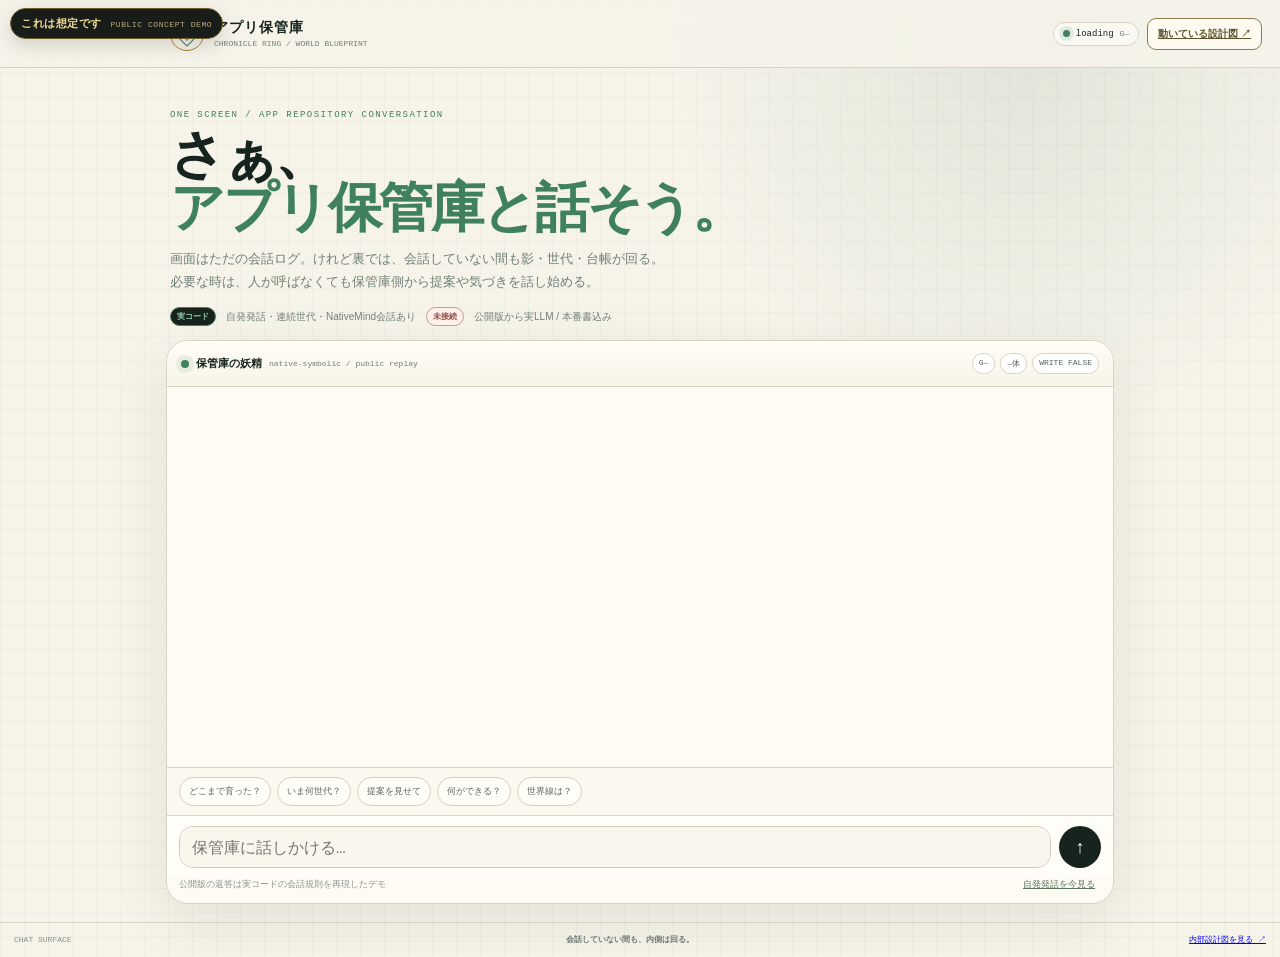
==== commit 1ffcc3fa: "Separate chat surface from internal wiring diagram" ====
--- a/index.html
+++ b/index.html
@@ -4,12 +4,11 @@
   <meta charset="utf-8">
   <meta name="viewport" content="width=device-width,initial-scale=1,viewport-fit=cover">
   <meta name="theme-color" content="#f6f3e9">
-  <title>世界の設計図 — アプリ保管庫と話そう</title>
+  <title>アプリ保管庫と話そう — World Blueprint</title>
   <link rel="stylesheet" href="styles.css">
 </head>
 <body>
   <div class="assumption">これは想定です <span>PUBLIC CONCEPT DEMO</span></div>
-
   <div class="app">
     <header class="topbar">
       <div class="brand">
@@ -18,7 +17,7 @@
       </div>
       <div class="top-actions">
         <div class="runtime"><span></span><b id="runtimeState">loading</b><small id="runtimeGen">G—</small></div>
-        <button id="openStructure" class="structure-btn">内部で何が回ってる？</button>
+        <a class="structure-btn" href="architecture.html">動いている設計図 ↗</a>
       </div>
     </header>
 
@@ -26,7 +25,7 @@
       <section class="intro" id="intro">
         <p class="eyebrow">ONE SCREEN / APP REPOSITORY CONVERSATION</p>
         <h1>さぁ、<br><span>アプリ保管庫と話そう。</span></h1>
-        <p>普通のチャットと違って、裏では会話していない間も影・世代・台帳が回る。<br>人の発話は「毎回の起動スイッチ」ではなく、流れ込む一つのイベント。</p>
+        <p>画面はただの会話ログ。けれど裏では、会話していない間も影・世代・台帳が回る。<br>必要な時は、人が呼ばなくても保管庫側から提案や気づきを話し始める。</p>
         <div class="truth-row">
           <span class="truth actual">実コード</span><span>自発発話・連続世代・NativeMind会話あり</span>
           <span class="truth no">未接続</span><span>公開版から実LLM / 本番書込み</span>
@@ -38,9 +37,7 @@
           <div><span class="light"></span><b>保管庫の妖精</b><small id="organState">native-symbolic / public replay</small></div>
           <div class="mini-stats"><span id="miniGen">G—</span><span id="miniPop">—体</span><span id="miniWrite">WRITE FALSE</span></div>
         </div>
-
         <div class="messages" id="messages" aria-live="polite"></div>
-
         <div class="suggestions" id="suggestions">
           <button data-q="どこまでこのアプリは自律的に育った？">どこまで育った？</button>
           <button data-q="いま何世代？">いま何世代？</button>
@@ -48,7 +45,6 @@
           <button data-q="今できることと、まだできないことは？">何ができる？</button>
           <button data-q="世界線はどうなってる？">世界線は？</button>
         </div>
-
         <div class="composer">
           <textarea id="chatInput" rows="1" placeholder="保管庫に話しかける…"></textarea>
           <button id="send">↑</button>
@@ -60,38 +56,8 @@
       </section>
     </main>
 
-    <footer><span>PUBLIC DEMO</span><b>会話していない間も、内側は回る。</b><span>PRODUCTION WRITE = DISABLED</span></footer>
+    <footer><span>CHAT SURFACE</span><b>会話していない間も、内側は回る。</b><a href="architecture.html">内部設計図を見る ↗</a></footer>
   </div>
-
-  <div class="drawer-mask" id="drawerMask"></div>
-  <aside class="drawer" id="drawer" aria-hidden="true">
-    <div class="drawer-head">
-      <div><span class="truth actual">実コードから再構成</span><h2>ファイルから自動で回る構造</h2><p>チャットとは別画面ではなく、同じ一画面の“内部を覗く”ドロワー。</p></div>
-      <button id="closeStructure">×</button>
-    </div>
-
-    <div class="loop-summary">
-      <div><small>UI TICK</small><b>2s</b></div>
-      <div><small>SUPERVISOR</small><b>1s</b></div>
-      <div><small>PHANTOM</small><b>12 gen/batch</b></div>
-      <div><small>NATIVE LLM</small><b>未接続</b></div>
-    </div>
-
-    <div class="pipeline" id="pipeline"></div>
-    <button class="play" id="playLoop">自動循環を再生</button>
-    <div class="pipeline-note" id="pipelineNote">ノードをタップすると、実ファイルと役割を表示します。</div>
-
-    <section class="recheck">
-      <h3>隔離コピーでの再実行確認</h3>
-      <div class="recheck-grid" id="recheckGrid"></div>
-    </section>
-
-    <section class="limitations">
-      <h3>そのまま使えないところ</h3>
-      <div id="limitations"></div>
-    </section>
-  </aside>
-
   <script src="app.js"></script>
 </body>
 </html>
--- a/styles.css
+++ b/styles.css
@@ -1,7 +1,3 @@
-:root{
-  --paper:#f5f2e9;--paper2:#ebe8dc;--ink:#17231e;--muted:#6f7c75;--line:#d8d4c7;--jade:#3e7c5a;--jade2:#75a98d;--dark:#17241f;--gold:#a8883f;--rust:#9c5a3f;--safe:#2d7d54;--red:#a54b43;--white:#fffef9;--shadow:0 14px 38px rgba(31,42,36,.09)
-}
-*{box-sizing:border-box}html{scroll-behavior:smooth}body{margin:0;background:var(--paper);color:var(--ink);font-family:-apple-system,BlinkMacSystemFont,"Segoe UI","Hiragino Kaku Gothic ProN",Meiryo,sans-serif;min-height:100vh;background-image:linear-gradient(rgba(23,35,30,.035) 1px,transparent 1px),linear-gradient(90deg,rgba(23,35,30,.035) 1px,transparent 1px);background-size:28px 28px}.shell{min-height:100vh;display:grid;grid-template-rows:auto auto 1fr auto}.assumption-banner{position:fixed;top:10px;left:10px;z-index:9999;background:#181d1a;color:#fff;border:2px solid #f2c654;border-radius:10px;padding:10px 13px;font-weight:900;font-size:13px;letter-spacing:.08em;box-shadow:0 10px 30px rgba(0,0,0,.2)}.assumption-banner span{font:700 8px ui-monospace,SFMono-Regular,Menlo,monospace;color:#f2c654;margin-left:8px}.topbar{height:72px;display:flex;align-items:center;justify-content:space-between;padding:0 22px 0 178px;border-bottom:1px solid var(--line);background:rgba(245,242,233,.93);backdrop-filter:blur(12px);position:sticky;top:0;z-index:100}.brand{display:flex;align-items:center;gap:11px}.brand-mark{width:34px;height:34px;border:1.5px solid var(--jade);border-radius:11px;position:relative;transform:rotate(45deg);display:grid;place-items:center}.brand-mark:before,.brand-mark:after,.brand-mark i{content:"";position:absolute;border:1px solid var(--gold);border-radius:50%}.brand-mark:before{width:20px;height:20px}.brand-mark:after{width:10px;height:10px;border-color:var(--jade)}.brand strong{font-size:15px;letter-spacing:.08em}.brand small{display:block;font:8px ui-monospace,SFMono-Regular,Menlo,monospace;color:var(--muted);margin-top:2px}.runtime-chip{display:flex;align-items:center;gap:7px;border:1px solid var(--line);border-radius:999px;background:var(--white);padding:8px 10px;font:10px ui-monospace,SFMono-Regular,Menlo,monospace}.runtime-chip small{color:var(--muted)}.dot{width:7px;height:7px;border-radius:50%;background:#6cb487;box-shadow:0 0 0 5px rgba(108,180,135,.12)}
-.tabs{display:flex;gap:5px;padding:8px 18px;border-bottom:1px solid var(--line);background:rgba(245,242,233,.96);position:sticky;top:72px;z-index:90;overflow-x:auto;scrollbar-width:none}.tabs::-webkit-scrollbar{display:none}.tabs button{border:0;background:transparent;color:var(--muted);padding:9px 12px;border-radius:10px;font-weight:700;white-space:nowrap;cursor:pointer}.tabs button.active{background:var(--dark);color:#fff}.view{display:none}.view.active{display:block}main{padding:24px 20px 38px;min-width:0}.hero{max-width:1180px;margin:0 auto 18px;display:grid;grid-template-columns:1fr 340px;gap:18px;align-items:end}.eyebrow{margin:0 0 9px;color:var(--jade);font:700 10px ui-monospace,SFMono-Regular,Menlo,monospace;letter-spacing:.12em}.hero h1{font-size:clamp(40px,6.5vw,82px);line-height:.94;letter-spacing:-.055em;margin:0 0 18px}.hero h1 span{color:var(--jade)}.hero-copy>p:last-child{font-size:14px;line-height:1.8;color:var(--muted);max-width:700px}.snapshot-card{background:var(--dark);color:#fff;border-radius:20px;padding:16px;box-shadow:var(--shadow)}.snapshot-title{display:flex;align-items:center;gap:8px;font-size:11px;color:#dfe9e3;margin-bottom:12px}.pulse{width:7px;height:7px;background:#75c493;border-radius:50%;box-shadow:0 0 0 5px rgba(117,196,147,.13)}.snapshot-grid{display:grid;grid-template-columns:1fr 1fr;gap:8px}.snapshot-grid>div{border:1px solid rgba(255,255,255,.1);border-radius:13px;padding:11px;background:rgba(255,255,255,.035)}.snapshot-grid small{display:block;font:8px ui-monospace,monospace;color:#879e92}.snapshot-grid b{display:block;font-size:19px;margin-top:3px}.safe{color:#80d39f}.workspace{max-width:1180px;margin:auto;display:grid;grid-template-columns:minmax(0,1fr) 300px;gap:14px}.chat-panel,.inspector,.panel-card,.slice-stack,.slice-info,.wiring-scroll,.wiring-caption,.evidence-list{border:1px solid var(--line);background:rgba(255,254,249,.9);border-radius:18px;box-shadow:var(--shadow)}.chat-panel{min-height:570px;display:grid;grid-template-rows:auto auto 1fr auto;overflow:hidden}.chat-head{display:flex;align-items:center;justify-content:space-between;padding:14px 16px;border-bottom:1px solid var(--line)}.chat-head b{font-size:14px}.chat-head small{display:block;margin-top:2px;color:var(--muted);font-size:9px}.status-badge{font:800 8px ui-monospace,monospace;border:1px solid #ceb95a;color:#806d22;border-radius:999px;padding:5px 7px;background:#fbf5cf}.prompt-row{padding:10px 12px;display:flex;gap:7px;overflow-x:auto;border-bottom:1px solid var(--line);scrollbar-width:none}.prompt-row::-webkit-scrollbar{display:none}.prompt-row button{flex:none;border:1px solid var(--line);background:#f9f7f0;color:var(--ink);border-radius:999px;padding:8px 10px;font-size:10px;cursor:pointer}.messages{padding:18px;overflow:auto;display:flex;flex-direction:column;gap:14px;max-height:560px}.bubble{display:flex;gap:10px;max-width:92%}.bubble.user{align-self:flex-end;flex-direction:row-reverse}.avatar{width:28px;height:28px;border-radius:10px;background:var(--dark);color:#fff;display:grid;place-items:center;font:800 10px ui-monospace,monospace;flex:0 0 auto}.bubble.user .avatar{background:var(--jade)}.bubble-body{background:#f4f1e8;border:1px solid var(--line);border-radius:4px 15px 15px 15px;padding:12px 13px;min-width:0}.bubble.user .bubble-body{background:#e1eee7;border-color:#c7dbcf;border-radius:15px 4px 15px 15px}.bubble-meta{display:flex;align-items:center;gap:7px;margin-bottom:7px}.bubble-meta b{font-size:10px}.bubble-body p{font-size:12px;line-height:1.65;margin:0 0 8px}.bubble-body p:last-child{margin-bottom:0}.source-line{border-top:1px dashed #cfcabd;padding-top:7px;font:8.5px ui-monospace,monospace;color:#7c897f}.label{display:inline-flex;align-items:center;border-radius:999px;padding:3px 6px;font:800 7px ui-monospace,monospace;letter-spacing:.04em}.label.assumption{background:#f6ebc5;color:#80691d;border:1px solid #dfcb79}.label.fact{background:#dfece4;color:#316a4d;border:1px solid #b6d1c1}.label.proposal{background:#eee2db;color:#87543f;border:1px solid #d8b9aa}.answer-block{border-radius:12px;padding:10px;margin-top:8px;background:#fffdf8;border:1px solid #ddd8cb}.answer-block h4{font-size:9px;margin:0 0 6px;display:flex;align-items:center;gap:7px}.answer-block ul{margin:0;padding-left:17px;font-size:11px;line-height:1.65}.action-row{display:flex;gap:7px;flex-wrap:wrap;margin-top:9px}.action-row button{border:1px solid var(--line);background:#fff;color:var(--ink);padding:7px 9px;border-radius:9px;font-size:9px;cursor:pointer}.composer{border-top:1px solid var(--line);padding:10px;display:grid;grid-template-columns:1fr 40px;gap:8px;background:#fbfaf4}.composer textarea{resize:none;min-height:42px;max-height:120px;border:1px solid var(--line);background:#fff;border-radius:12px;padding:11px 12px;font-size:16px;outline:none}.composer textarea:focus{border-color:#94b4a0;box-shadow:0 0 0 3px rgba(62,124,90,.08)}.composer button{border:0;background:var(--dark);color:#fff;border-radius:12px;font-size:20px;cursor:pointer}.inspector{padding:13px;height:max-content;position:sticky;top:130px}.inspector-head{display:flex;justify-content:space-between;align-items:center;padding:4px 2px 10px}.inspector-head b{font:800 9px ui-monospace,monospace}.inspector-head span{font-size:9px;color:var(--muted)}.trace-card{border:1px solid var(--line);background:#faf8f1;border-radius:13px;padding:11px;margin-bottom:8px}.trace-card b{display:block;font-size:10px;margin:7px 0 4px}.trace-card p{font-size:9px;line-height:1.55;color:var(--muted);margin:0}.trace-card.dark{background:var(--dark);color:#fff;border-color:var(--dark)}.trace-card.dark small{font:8px ui-monospace,monospace;color:#8ca294}.trace-card.dark p{color:#9fb0a7}.trace-tag{font:800 7px ui-monospace,monospace;border-radius:999px;padding:3px 6px}.trace-tag.fact{background:#dfece4;color:#316a4d}.trace-tag.proposal{background:#eee2db;color:#87543f}.section-head{max-width:1100px;margin:0 auto 16px;display:flex;align-items:end;justify-content:space-between;gap:20px}.section-head h2{font-size:42px;line-height:1;margin:0}.section-head>p{max-width:460px;margin:0;color:var(--muted);font-size:12px;line-height:1.6}.slice-layout{max-width:980px;margin:auto;display:grid;grid-template-columns:minmax(0,1fr) 320px;gap:14px}.slice-stack{padding:16px;display:grid;gap:0;background:linear-gradient(#fffdf8,#f1eee4)}.slice-stack button{width:100%;display:grid;grid-template-columns:45px 1fr auto;align-items:center;text-align:left;border:1px solid var(--line);background:#fffef9;border-radius:14px;padding:11px 13px;cursor:pointer;transition:.18s}.slice-stack button:hover,.slice-stack button.active{transform:translateX(4px);border-color:#8bb19d;box-shadow:0 8px 18px rgba(34,55,44,.08)}.slice-stack button span{font:800 8px ui-monospace,monospace;color:var(--muted)}.slice-stack button b{font-size:12px}.slice-stack button small{font:8px ui-monospace,monospace;color:var(--muted)}.slice-stack i{height:18px;width:2px;background:linear-gradient(var(--jade),var(--gold));margin:auto}.slice-stack .core-node{background:#e9f1eb;border-color:#a7c4b3}.slice-stack .gate-node{background:#f4e8e3;border-color:#d6b6aa}.slice-info{padding:16px;height:max-content;position:sticky;top:132px}.slice-info h3{font-size:26px;margin:12px 0 8px}.slice-info p{font-size:12px;line-height:1.7;color:var(--muted)}.slice-info button,.primary{border:0;background:var(--dark);color:#fff;border-radius:12px;padding:11px 13px;font-weight:800;cursor:pointer}.wiring-scroll{max-width:1100px;margin:auto;overflow-x:auto;padding:10px;scrollbar-color:#9aada2 transparent}.wiring-board{width:980px;height:560px;position:relative;background:radial-gradient(circle at 49% 47%,rgba(62,124,90,.13),transparent 25%),linear-gradient(rgba(23,35,30,.045) 1px,transparent 1px),linear-gradient(90deg,rgba(23,35,30,.045) 1px,transparent 1px),#f8f5ed;background-size:auto,28px 28px,28px 28px,auto;border-radius:14px;overflow:hidden}.wiring-board svg{position:absolute;inset:0;width:100%;height:100%}.line{fill:none;stroke:#5f8c75;stroke-width:2}.line.gold{stroke:#b2944c}.line.red{stroke:#a95b4d;stroke-dasharray:7 6}.w-node{position:absolute;width:125px;min-height:70px;transform:translate(-50%,-50%);border:1px solid #bfc9c1;background:rgba(255,254,249,.95);border-radius:14px;padding:10px;text-align:left;box-shadow:0 8px 18px rgba(41,53,47,.07);cursor:pointer}.w-node b{display:block;font-size:10px}.w-node small{font:8px ui-monospace,monospace;color:var(--muted)}.w-node.core{background:#e1eee7;border-color:#91b39f}.w-node.gate{background:#f2e3de;border-color:#d1a99a}.wiring-caption{max-width:1100px;margin:10px auto 0;padding:12px 14px;font-size:11px;color:var(--muted)}.evo-grid{max-width:1100px;margin:auto;display:grid;grid-template-columns:1.3fr .7fr;gap:14px}.panel-card{padding:15px}.card-head{display:flex;align-items:center;justify-content:space-between}.card-head b{font:800 10px ui-monospace,monospace}.evo-metrics{display:grid;grid-template-columns:repeat(4,1fr);gap:8px;margin:12px 0}.evo-metrics>div{border:1px solid var(--line);border-radius:12px;padding:10px;background:#faf8f1}.evo-metrics small{display:block;font:8px ui-monospace,monospace;color:var(--muted)}.evo-metrics b{display:block;font-size:20px;margin-top:3px}.bars{height:220px;display:flex;align-items:flex-end;gap:5px;padding:18px 4px 3px}.bar{flex:1;min-width:8px;background:linear-gradient(to top,#355d49,#88b497);border-radius:5px 5px 2px 2px;position:relative}.bar:hover:after{content:attr(data-tip);position:absolute;bottom:calc(100% + 5px);left:50%;transform:translateX(-50%);background:var(--dark);color:#fff;padding:5px 6px;border-radius:7px;white-space:nowrap;font:7px ui-monospace,monospace;z-index:2}.demo-card{background:var(--dark);color:#fff}.demo-card p{color:#aebcb4;font-size:11px;line-height:1.6}.demo-generation{border:1px solid rgba(255,255,255,.1);border-radius:14px;padding:14px;margin:12px 0;background:rgba(255,255,255,.04)}.demo-generation small{display:block;font:8px ui-monospace,monospace;color:#8ea194}.demo-generation b{font-size:38px}.demo-generation span{float:right;color:#d6bf72;font:8px ui-monospace,monospace;margin-top:18px}.demo-card .primary{background:#e8dfc8;color:#19231f;width:100%}.demo-log{margin-top:10px;display:grid;gap:6px}.demo-log div{font:8.5px ui-monospace,monospace;color:#aab8b0;border-top:1px solid rgba(255,255,255,.08);padding-top:6px}.evidence-list{max-width:980px;margin:auto;padding:12px}.evidence-item{border-bottom:1px solid var(--line);padding:12px 8px;display:grid;grid-template-columns:90px 1fr;gap:12px}.evidence-item:last-child{border-bottom:0}.evidence-item b{font-size:10px}.evidence-item span{font:8.5px ui-monospace,monospace;color:var(--muted);overflow-wrap:anywhere}footer{min-height:50px;border-top:1px solid var(--line);padding:10px 18px;display:flex;align-items:center;justify-content:space-between;gap:12px;color:var(--muted);font:8px ui-monospace,monospace}footer b{color:var(--ink);font-family:inherit;font-size:9px;text-align:center}
-@media(max-width:900px){.topbar{padding-left:168px}.hero{grid-template-columns:1fr}.workspace,.slice-layout,.evo-grid{grid-template-columns:1fr}.inspector,.slice-info{position:static}.section-head{align-items:start;flex-direction:column}.section-head>p{max-width:none}.messages{max-height:none;min-height:430px}.snapshot-card{max-width:none}.wiring-scroll{border-radius:14px}.desktop-only{display:none}}
-@media(max-width:620px){.assumption-banner{top:8px;left:8px;padding:9px 10px;font-size:11px}.assumption-banner span{display:block;margin:2px 0 0;font-size:6.5px}.topbar{height:66px;padding:0 10px 0 128px}.brand-mark{display:none}.brand strong{font-size:12px}.brand small{font-size:6.5px;max-width:130px;white-space:nowrap;overflow:hidden;text-overflow:ellipsis}.runtime-chip{padding:7px 8px}.runtime-chip b{font-size:8px}.runtime-chip small{display:none}.tabs{top:66px;padding:7px 8px}.tabs button{font-size:10px;padding:8px 10px}main{padding:18px 10px 30px}.hero{gap:12px}.hero h1{font-size:45px;line-height:.98}.hero-copy>p:last-child{font-size:12px}.snapshot-card{border-radius:16px}.workspace{gap:10px}.chat-panel{min-height:70vh;border-radius:16px}.prompt-row{padding:8px}.prompt-row button{font-size:9px}.messages{padding:12px;min-height:410px}.bubble{max-width:98%}.bubble-body p{font-size:11px}.inspector{border-radius:16px}.section-head h2{font-size:34px}.section-head>p{font-size:11px}.slice-stack,.slice-info,.panel-card,.wiring-scroll,.evidence-list{border-radius:16px}.slice-stack{padding:10px}.slice-stack button{grid-template-columns:34px 1fr;padding:10px}.slice-stack button small{grid-column:2;margin-top:3px}.wiring-scroll{margin-left:0;margin-right:0}.wiring-board{height:520px}.w-node{width:112px}.evo-metrics{grid-template-columns:1fr 1fr}.bars{overflow-x:auto}.bar{flex:0 0 22px}.evidence-item{grid-template-columns:1fr;gap:4px}footer{flex-direction:column;text-align:center;justify-content:center}.snapshot-grid{grid-template-columns:1fr 1fr}}
+:root{--paper:#f6f3e9;--paper2:#ece8da;--ink:#17231e;--muted:#718078;--line:#d8d3c3;--jade:#3f805f;--jade2:#78a88d;--gold:#a5812d;--rust:#a25437;--red:#a84d43;--dark:#101813;--dark2:#18231d;--soft:#fffdf6}
+*{box-sizing:border-box}html,body{margin:0;min-height:100%;background:var(--paper);color:var(--ink);font-family:-apple-system,BlinkMacSystemFont,"Segoe UI","Hiragino Sans","Yu Gothic",Meiryo,sans-serif}body{background:radial-gradient(circle at 80% 8%,rgba(63,128,95,.11),transparent 26%),linear-gradient(rgba(23,35,30,.025) 1px,transparent 1px),linear-gradient(90deg,rgba(23,35,30,.025) 1px,transparent 1px),var(--paper);background-size:auto,24px 24px,24px 24px,auto}.assumption{position:fixed;z-index:300;left:max(10px,env(safe-area-inset-left));top:max(8px,env(safe-area-inset-top));background:#181d19;color:#f3dd95;border:1px solid #715b29;border-radius:999px;padding:7px 10px;font-weight:800;font-size:11px;letter-spacing:.05em;box-shadow:0 6px 20px rgba(0,0,0,.15)}.assumption span{font:8px ui-monospace,SFMono-Regular,Consolas,monospace;color:#bcae81;margin-left:5px}.app{min-height:100vh;display:grid;grid-template-rows:auto 1fr auto}.topbar{min-height:68px;padding:10px 18px 10px 170px;display:flex;align-items:center;justify-content:space-between;border-bottom:1px solid var(--line);background:rgba(246,243,233,.91);backdrop-filter:blur(14px);position:sticky;top:0;z-index:80}.brand{display:flex;align-items:center;gap:10px}.mark{width:34px;height:34px;border:1px solid var(--gold);border-radius:50%;position:relative}.mark:before,.mark:after{content:"";position:absolute;inset:7px;border:1px solid var(--jade);transform:rotate(45deg)}.mark:after{inset:11px;border-color:#79877e}.brand b{display:block;font-size:14px;letter-spacing:.07em}.brand small{display:block;font:8px ui-monospace,monospace;color:var(--muted);margin-top:2px}.top-actions{display:flex;align-items:center;gap:8px}.runtime{display:flex;align-items:center;gap:6px;border:1px solid var(--line);background:rgba(255,255,255,.45);border-radius:999px;padding:6px 9px}.runtime>span{width:7px;height:7px;border-radius:50%;background:var(--jade);box-shadow:0 0 0 4px rgba(63,128,95,.12)}.runtime b{font:9px ui-monospace,monospace}.runtime small{font:8px ui-monospace,monospace;color:var(--muted)}button{font:inherit}.structure-btn{border:1px solid #8b7a50;background:#fffaf0;color:#5e512d;border-radius:9px;padding:8px 10px;font-size:10px;font-weight:700;cursor:pointer}.chat-page{width:min(980px,100%);margin:0 auto;padding:22px 16px 18px}.intro{padding:20px 4px 14px}.eyebrow{font:9px ui-monospace,monospace;letter-spacing:.16em;color:var(--jade);margin:0 0 8px}.intro h1{font-size:54px;line-height:.98;letter-spacing:-.045em;margin:0}.intro h1 span{color:var(--jade)}.intro>p:last-of-type{color:var(--muted);font-size:13px;line-height:1.75;margin:14px 0}.truth-row{display:flex;flex-wrap:wrap;align-items:center;gap:6px 10px;font-size:10px;color:var(--muted)}.truth{display:inline-flex;border:1px solid;border-radius:999px;padding:3px 6px;font:8px ui-monospace,monospace;font-weight:700}.truth.actual{border-color:#7ca08b;color:#32654c;background:#eef8f1}.truth.no{border-color:#c79a91;color:#8e493f;background:#fff0ec}.chat-shell{border:1px solid var(--line);background:rgba(255,253,246,.86);box-shadow:0 18px 60px rgba(23,35,30,.08);border-radius:22px;overflow:hidden;min-height:58vh;display:grid;grid-template-rows:auto 1fr auto auto auto}.chat-status{padding:12px 14px;border-bottom:1px solid var(--line);display:flex;align-items:center;justify-content:space-between;gap:10px;background:linear-gradient(180deg,#fffdf7,#f7f3e8)}.chat-status>div:first-child{display:flex;align-items:center;gap:7px}.chat-status .light{width:8px;height:8px;border-radius:50%;background:var(--jade);box-shadow:0 0 0 5px rgba(63,128,95,.1)}.chat-status b{font-size:11px}.chat-status small{font:8px ui-monospace,monospace;color:var(--muted)}.mini-stats{display:flex;gap:5px;flex-wrap:wrap;justify-content:flex-end}.mini-stats span{font:8px ui-monospace,monospace;border:1px solid var(--line);padding:4px 6px;border-radius:999px;color:#55655d;background:#fff}.messages{padding:18px;overflow:auto;min-height:380px;max-height:55vh}.msg{display:flex;gap:9px;margin:0 0 15px;align-items:flex-start}.msg.user{flex-direction:row-reverse}.avatar{width:28px;height:28px;flex:0 0 28px;border-radius:50%;display:grid;place-items:center;font:10px ui-monospace,monospace;background:#f0ebdc;border:1px solid var(--line);color:#5f6e66}.msg.fairy .avatar{background:#17231e;color:#c7e1d1;border-color:#17231e}.bubble{max-width:min(720px,90%);border:1px solid var(--line);border-radius:16px;padding:11px 12px;background:#fffdf8;box-shadow:0 6px 18px rgba(23,35,30,.04)}.msg.user .bubble{background:#e9f2eb;border-color:#c5d6ca}.bubble-head{display:flex;align-items:center;gap:6px;margin-bottom:6px}.bubble-head b{font-size:10px}.bubble-head time{margin-left:auto;font:7px ui-monospace,monospace;color:#9aa39e}.badge{border-radius:999px;border:1px solid;padding:2px 5px;font:7px ui-monospace,monospace}.badge.real{color:#32654c;border-color:#8eb09b;background:#eff8f2}.badge.demo{color:#8c6a25;border-color:#c7b174;background:#fff9e8}.badge.infer{color:#725683;border-color:#b7a2c2;background:#faf3fd}.bubble p{font-size:12px;line-height:1.72;margin:0;color:#35453d;white-space:pre-wrap}.bubble ul{margin:6px 0 0;padding-left:18px;font-size:11px;line-height:1.65;color:#45564d}.evidence-line{font:8px ui-monospace,monospace;color:#819088;border-top:1px dashed #ded9cb;margin-top:8px;padding-top:7px}.suggestions{display:flex;gap:6px;overflow:auto;padding:9px 12px;border-top:1px solid var(--line);background:#fbf8ef}.suggestions button{flex:0 0 auto;border:1px solid #d6cfba;background:#fffdf7;border-radius:999px;padding:7px 9px;font-size:9px;color:#59685f;cursor:pointer}.composer{display:flex;gap:8px;padding:10px 12px;background:#fffdf8;border-top:1px solid var(--line)}.composer textarea{resize:none;min-height:42px;max-height:120px;flex:1;border:1px solid #d0c9b7;background:#f9f6ed;border-radius:14px;padding:11px 12px;font-size:16px;outline:none;color:var(--ink)}.composer textarea:focus{border-color:#8aa792;box-shadow:0 0 0 3px rgba(63,128,95,.08)}.composer button{width:42px;height:42px;border-radius:50%;border:0;background:var(--ink);color:#fff;font-size:18px;cursor:pointer}.composer-meta{display:flex;align-items:center;justify-content:space-between;gap:10px;padding:0 12px 11px;color:#8b948f;font-size:8.5px}.composer-meta button{border:0;background:transparent;color:#5b775f;text-decoration:underline;cursor:pointer;font-size:8.5px}.app footer{min-height:34px;border-top:1px solid var(--line);padding:7px 14px;display:flex;align-items:center;justify-content:space-between;gap:8px;font:8px ui-monospace,monospace;color:#839087}.app footer b{font-family:inherit;color:#68766e}.drawer-mask{position:fixed;inset:0;background:rgba(13,19,16,.42);opacity:0;pointer-events:none;transition:.25s;z-index:180}.drawer-mask.show{opacity:1;pointer-events:auto}.drawer{position:fixed;z-index:190;right:0;top:0;height:100dvh;width:min(650px,94vw);background:var(--dark);color:#d9e6de;border-left:1px solid #2c3d34;transform:translateX(102%);transition:.32s cubic-bezier(.2,.8,.2,1);overflow:auto;padding:20px}.drawer.open{transform:none}.drawer-head{display:flex;justify-content:space-between;gap:14px;align-items:flex-start;padding-top:28px}.drawer-head h2{font-size:24px;margin:8px 0 5px}.drawer-head p{font-size:10px;color:#7f9689;line-height:1.6;margin:0}.drawer-head>button{width:36px;height:36px;border:1px solid #34473d;border-radius:50%;background:#111b16;color:#acc2b5;font-size:20px;cursor:pointer}.loop-summary{display:grid;grid-template-columns:repeat(4,1fr);gap:7px;margin:18px 0 10px}.loop-summary>div{border:1px solid #2c3d34;background:#111a16;border-radius:10px;padding:9px}.loop-summary small{display:block;font:7px ui-monospace,monospace;color:#60766a}.loop-summary b{display:block;margin-top:4px;font:11px ui-monospace,monospace;color:#bfd5c8}.pipeline{display:grid;gap:7px;margin:12px 0}.pipe-node{position:relative;border:1px solid #30443a;background:linear-gradient(145deg,#111b16,#0d1511);border-radius:12px;padding:11px 12px;cursor:pointer;transition:.18s}.pipe-node:after{content:"↓";position:absolute;left:50%;bottom:-15px;color:#435b4e;font-size:12px;z-index:2}.pipe-node:last-child:after{display:none}.pipe-node.active{border-color:#76aa8b;box-shadow:0 0 0 3px rgba(91,148,112,.08),0 0 22px rgba(91,148,112,.12)}.pipe-node .pmeta{display:flex;justify-content:space-between;gap:8px}.pipe-node .pmeta span{font:7px ui-monospace,monospace;color:#82998d}.pipe-node b{font-size:11px;color:#d1e0d7}.pipe-node p{font-size:9px;color:#71887b;line-height:1.55;margin:5px 0 0}.play{width:100%;border:1px solid #5a7d68;background:#15261d;color:#9ed2b1;border-radius:9px;padding:10px;font-size:10px;cursor:pointer}.pipeline-note{border:1px solid #2c3e35;background:#0d1511;border-radius:10px;padding:10px;margin-top:8px;font-size:9px;line-height:1.6;color:#8fa397;min-height:52px}.recheck,.limitations{margin-top:18px;border-top:1px solid #283830;padding-top:14px}.recheck h3,.limitations h3{font-size:11px;color:#c5d5cc;margin:0 0 9px}.recheck-grid{display:grid;grid-template-columns:repeat(3,1fr);gap:6px}.recheck-grid>div{border:1px solid #2b3b33;border-radius:8px;padding:8px;background:#111a16}.recheck-grid small{display:block;font:7px ui-monospace,monospace;color:#62776b}.recheck-grid b{font:11px ui-monospace,monospace;color:#9fc9ad}.limit-item{border-left:2px solid #8e4b3f;padding:6px 0 6px 9px;color:#8c9d94;font-size:9px;line-height:1.55;margin:5px 0}.truth.actual{border-color:#527a65;color:#96c9aa;background:#15231b}.drawer .truth.no{border-color:#7d4c43;color:#d59386;background:#241512}
+@media(max-width:720px){.assumption{left:9px;top:8px;font-size:10px;padding:6px 8px}.topbar{padding:50px 10px 9px;align-items:flex-start}.brand .mark{display:none}.brand b{font-size:12px}.brand small{font-size:7px}.runtime{display:none}.structure-btn{padding:7px 8px;font-size:9px}.chat-page{padding:11px 7px 10px}.intro{padding:12px 5px 9px}.intro h1{font-size:41px}.intro>p:last-of-type{font-size:11px;margin:10px 0}.truth-row{font-size:9px}.chat-shell{border-radius:17px;min-height:72vh}.chat-status{padding:10px}.chat-status small{display:block}.mini-stats span{font-size:7px}.messages{min-height:440px;max-height:58vh;padding:11px}.bubble{max-width:94%;padding:9px 10px}.bubble p{font-size:11px}.suggestions{padding:7px}.suggestions button{font-size:8.5px;padding:6px 8px}.composer{padding:8px}.composer-meta{font-size:7.8px}.app footer{flex-direction:column;text-align:center;justify-content:center;min-height:52px}.drawer{top:auto;bottom:0;width:100%;height:min(84dvh,760px);border-left:0;border-top:1px solid #34483d;border-radius:20px 20px 0 0;transform:translateY(102%);padding:14px}.drawer.open{transform:none}.drawer-head{padding-top:3px}.drawer-head h2{font-size:20px}.loop-summary{grid-template-columns:1fr 1fr}.recheck-grid{grid-template-columns:1fr 1fr}}
